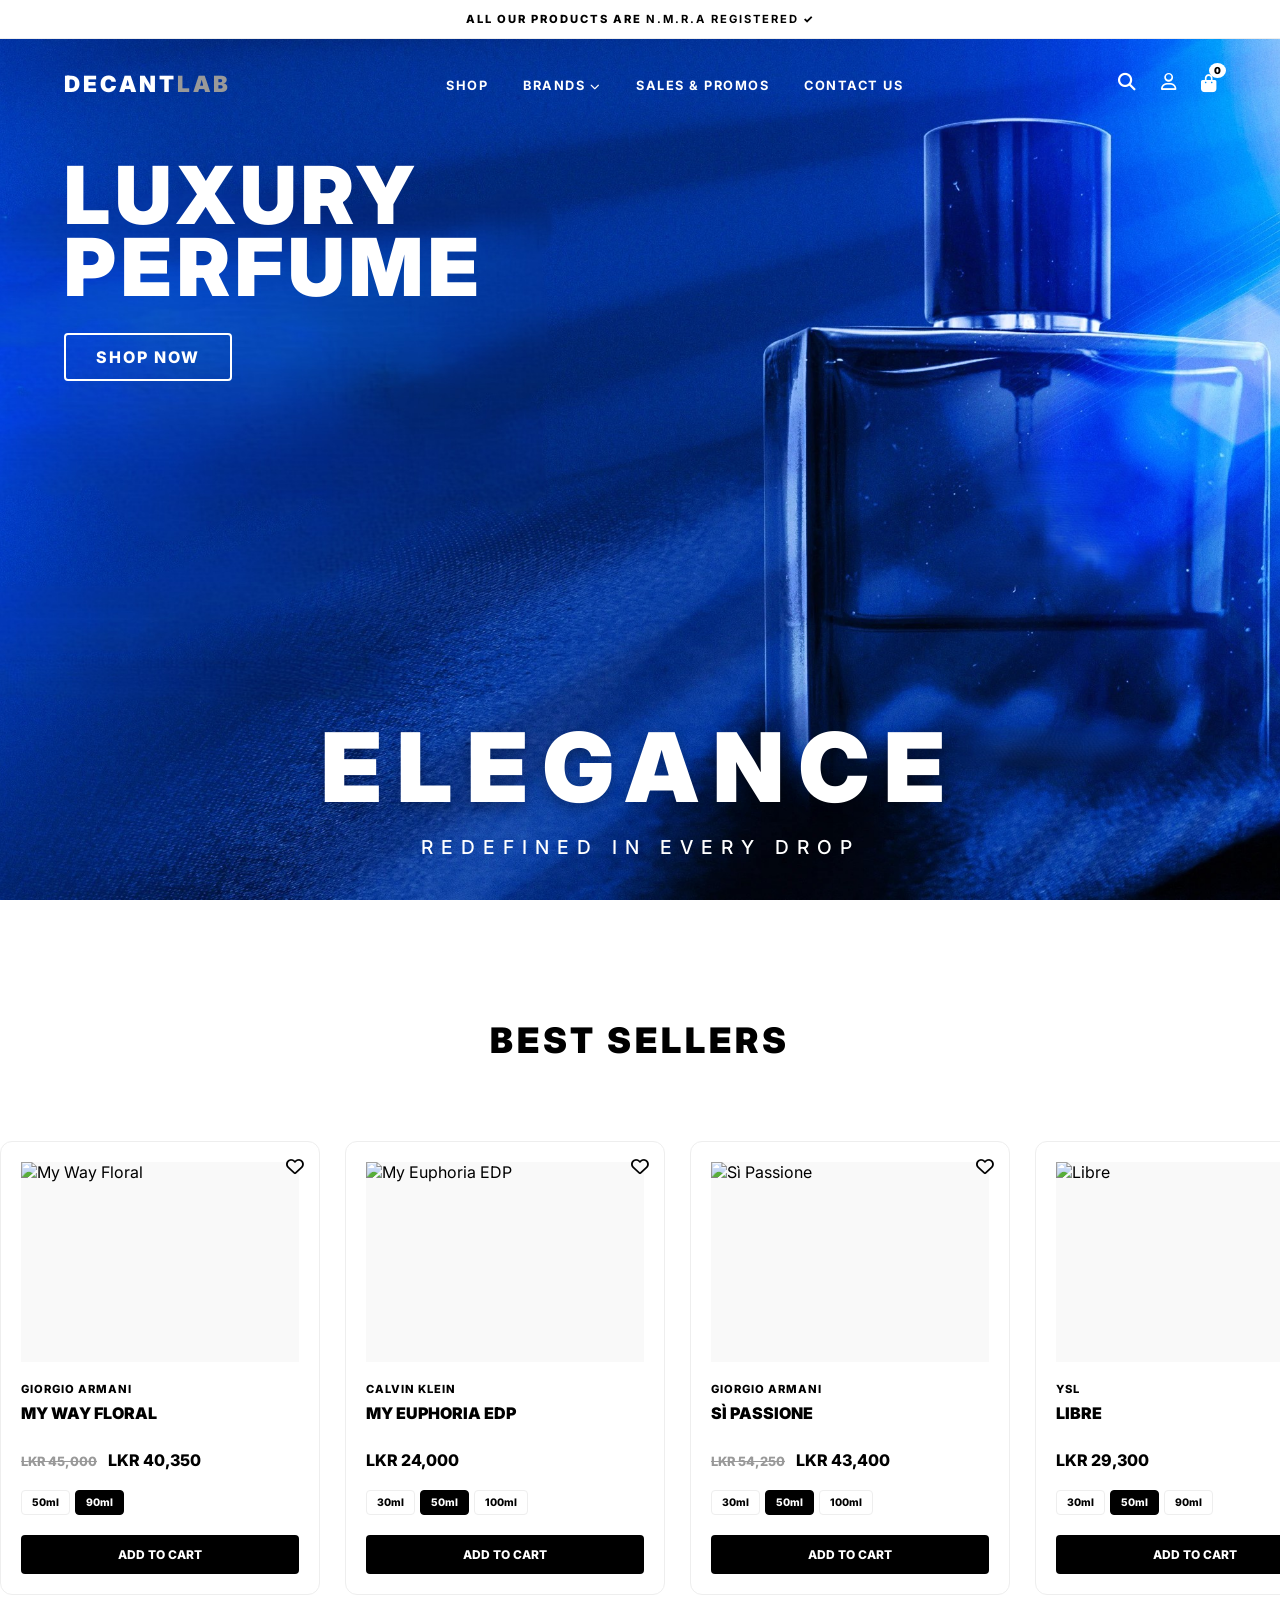
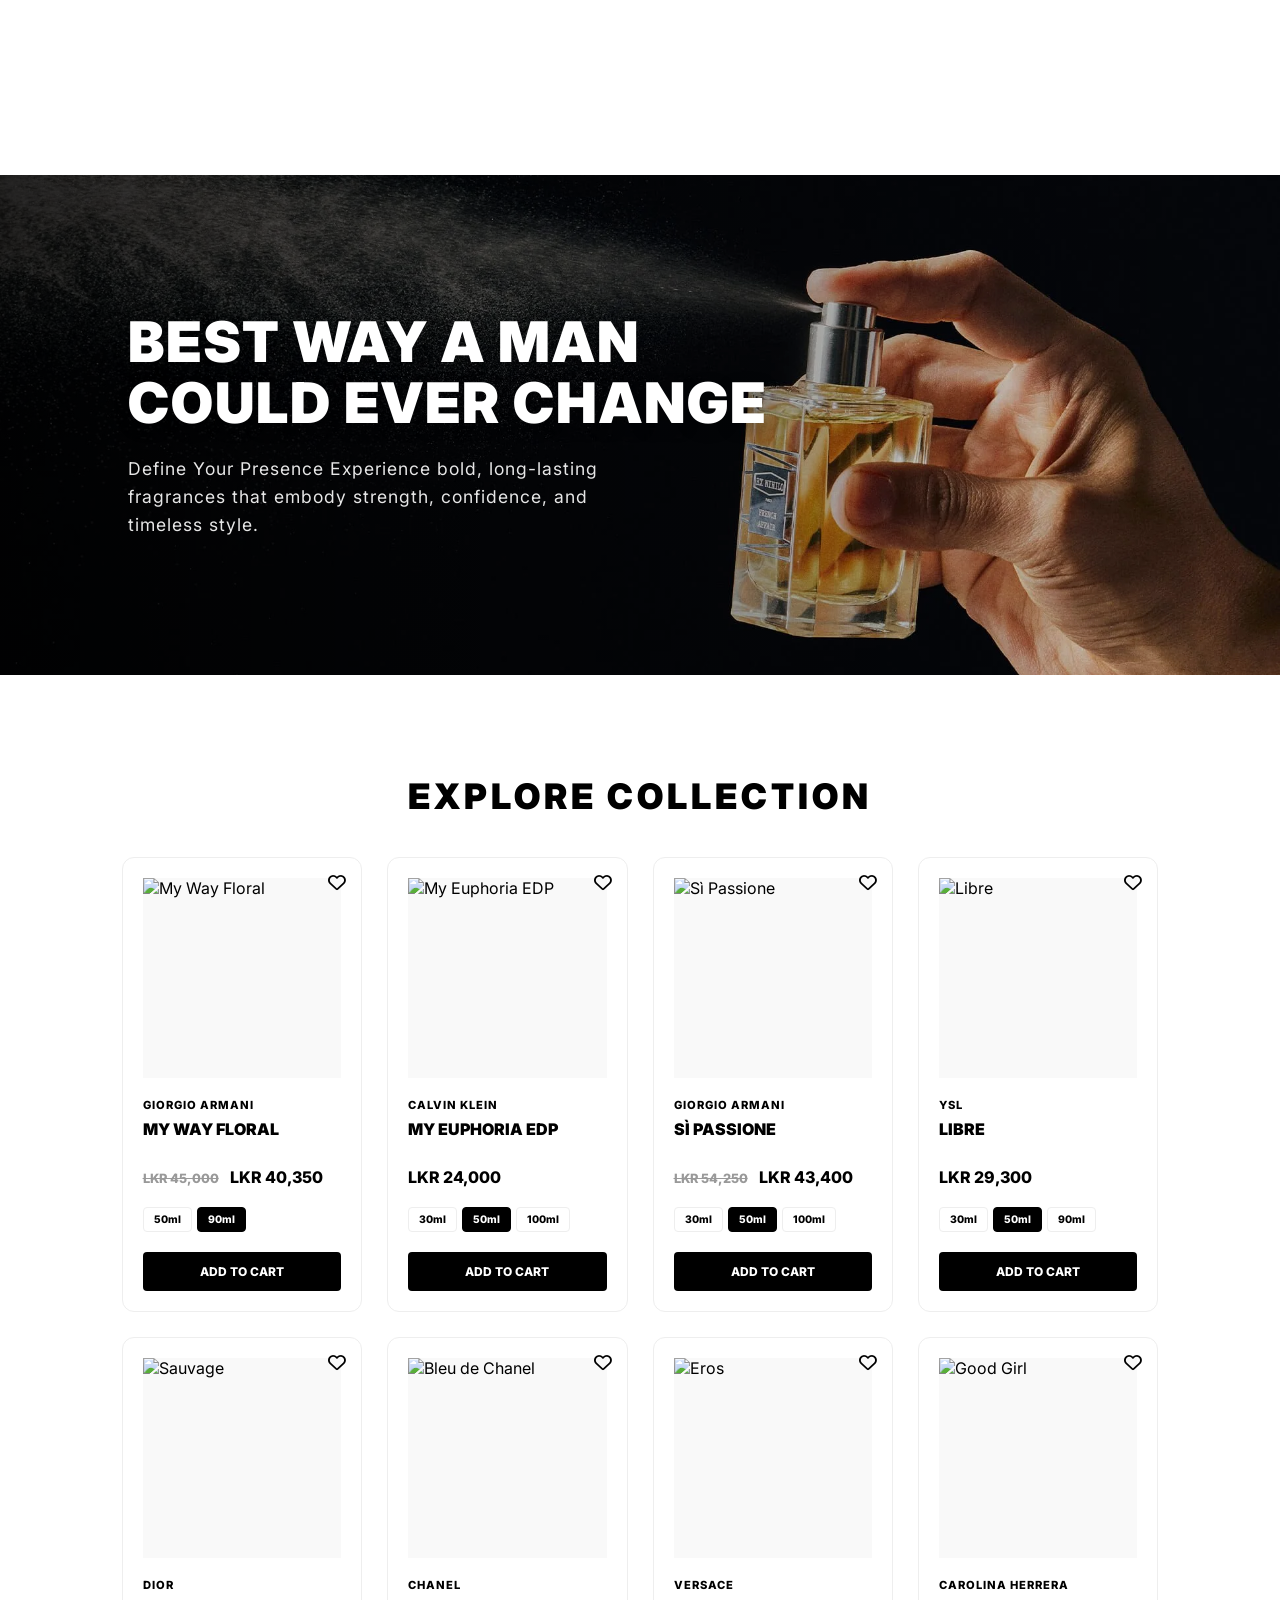
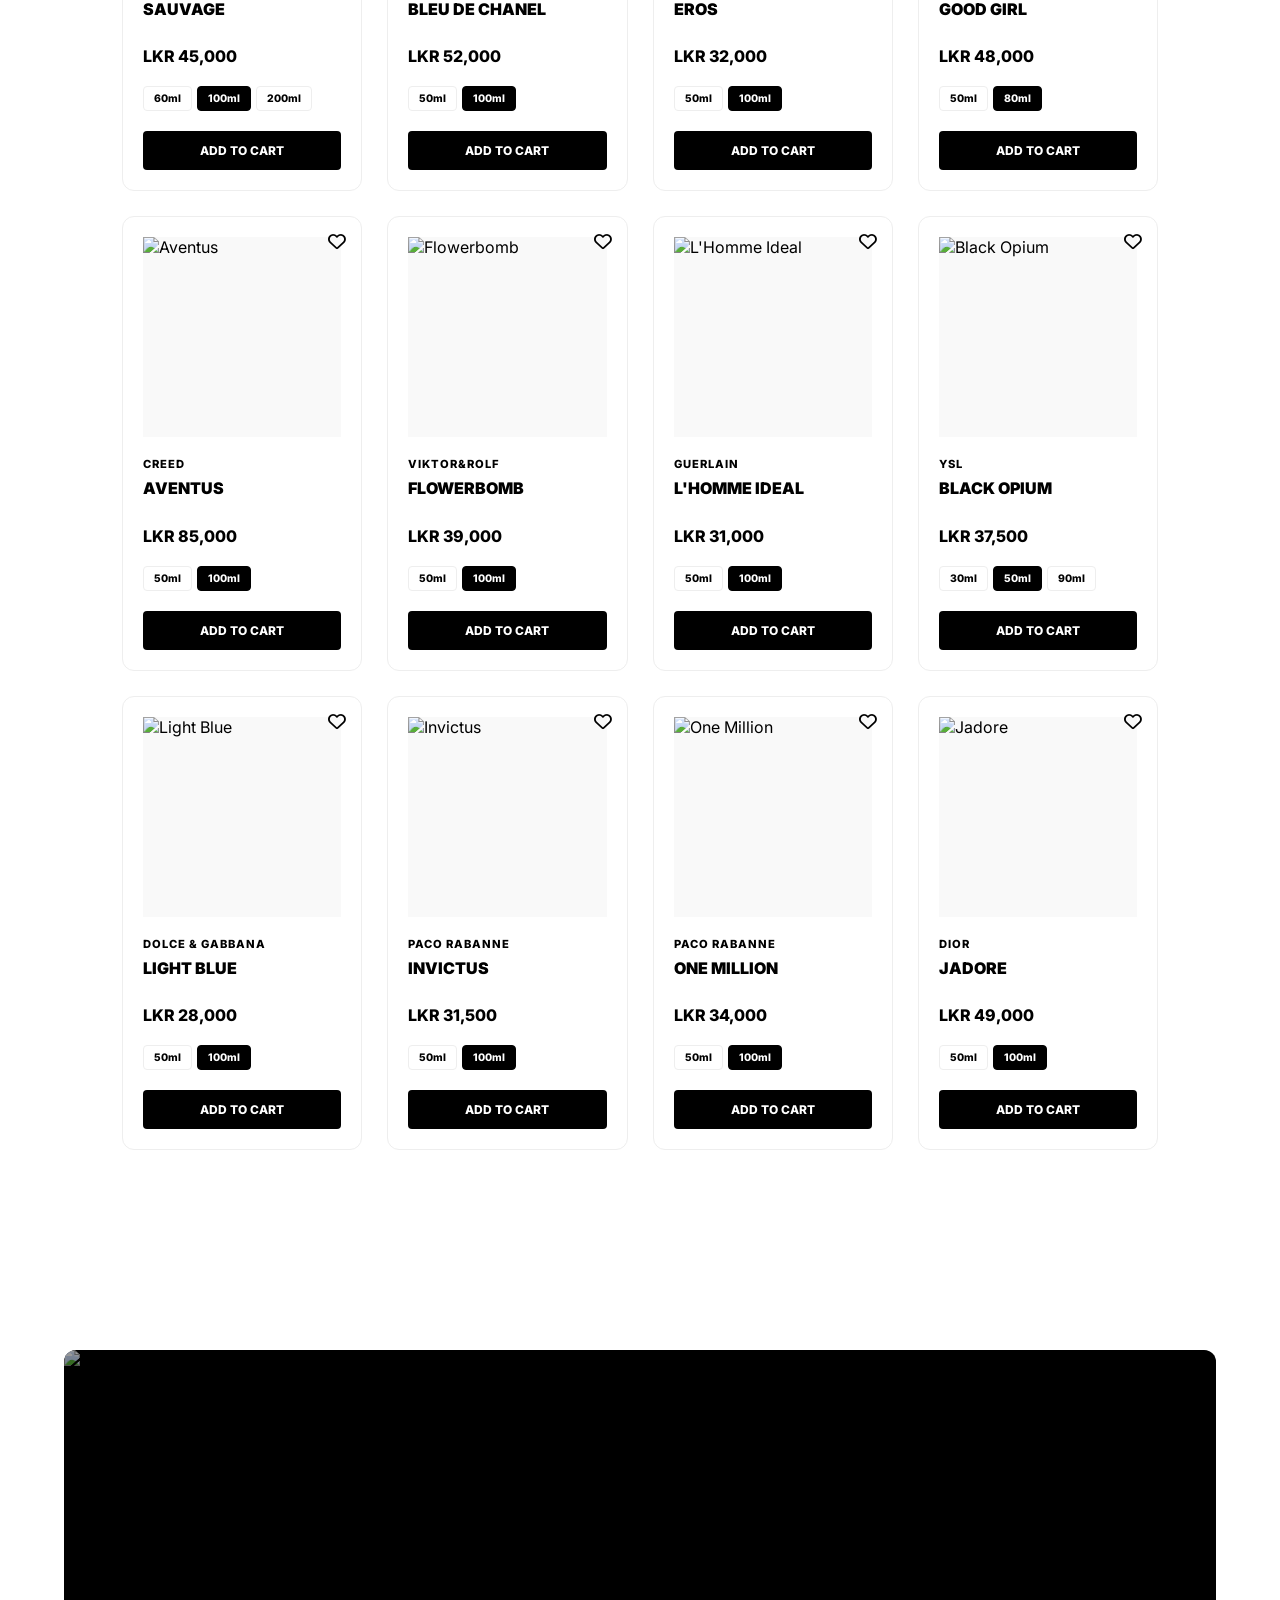
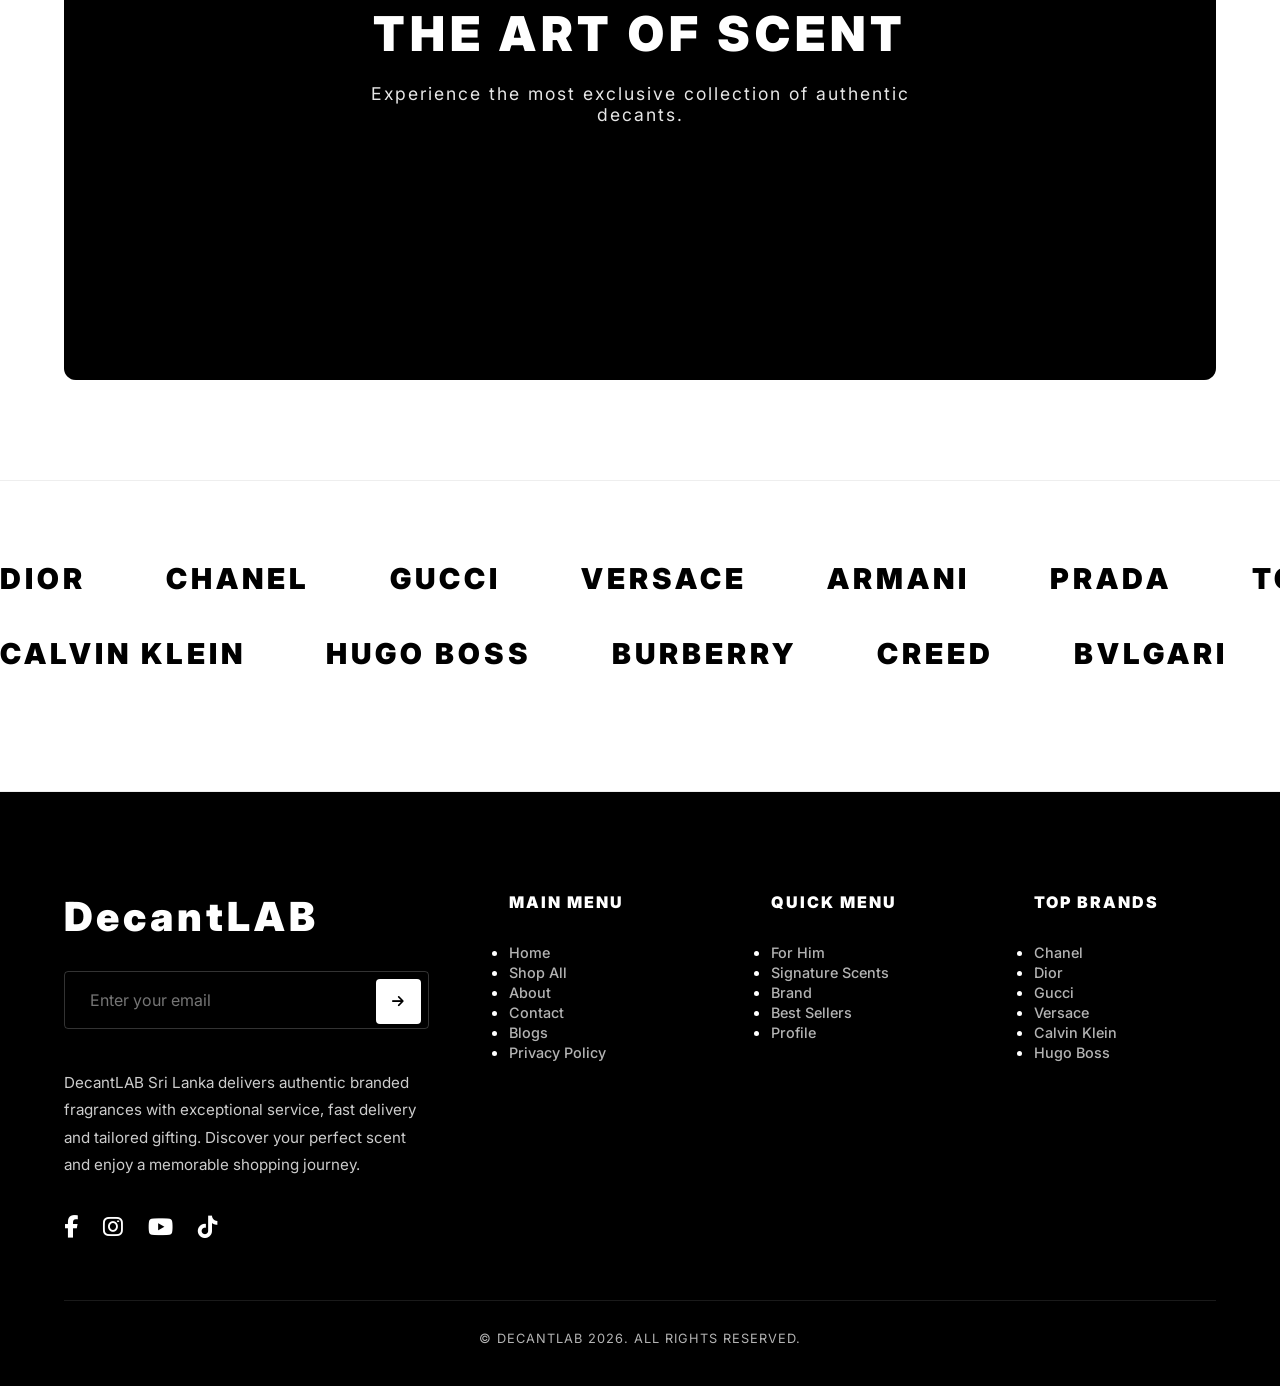
==== index.html @ 5ccbc695 "Add files via upload" ====
<!DOCTYPE html>
<html lang="en">
<head>
    <meta charset="UTF-8">
    <meta name="viewport" content="width=device-width, initial-scale=1.0, maximum-scale=1.0, user-scalable=no">
    <title>DecantLAB | Luxury Fragrance Marketplace</title>
    <link rel="stylesheet" href="css/style.css?v=4.0">
    <link href="https://fonts.googleapis.com/css2?family=Inter:wght@300;400;500;600;700;800;900&display=swap" rel="stylesheet">
    <link rel="stylesheet" href="https://cdnjs.cloudflare.com/ajax/libs/font-awesome/6.5.1/css/all.min.css">
</head>
<body>

    <!-- NMRA TOP BAR -->
    <div class="nmra-bar">
        ALL OUR PRODUCTS ARE <strong>N.M.R.A REGISTERED</strong> ✓
    </div>

    <!-- MAIN NAVBAR -->
    <nav class="main-nav">
        <a href="index.html" class="nav-brand">
           Decant<span>LAB</span>
        </a>
        <ul class="nav-menu">
            <li class="nav-item"><a href="shop.html">Shop</a></li>
            <li class="nav-item">
                <a href="#">Brands <i class="fas fa-chevron-down" style="font-size: 0.6rem;"></i></a>
                <div class="dropdown">
                    <a href="shop.html?brand=Dior">Dior</a>
                    <a href="shop.html?brand=Chanel">Chanel</a>
                    <a href="shop.html?brand=Armani">Giorgio Armani</a>
                    <a href="shop.html?brand=YSL">YSL</a>
                    <a href="shop.html?brand=Creed">Creed</a>
                </div>
            </li>
            <li class="nav-item"><a href="#sales">Sales & Promos</a></li>
            <li class="nav-item"><a href="contact.html">Contact Us</a></li>
        </ul>
        <div class="nav-icons">
            <i class="fas fa-search"></i>
            <i class="far fa-user"></i>
            <div style="position: relative;">
                <i class="fas fa-shopping-bag"></i>
                <span style="position: absolute; top: -10px; right: -10px; background: white; color: black; font-size: 0.6rem; font-weight: 900; padding: 2px 5px; border-radius: 50%;">0</span>
            </div>
        </div>
    </nav>

    <!-- HERO PROMO (PARALLAX) -->
    <header class="hero-promo">
        <div class="hero-content" style="text-align: center; color: white; z-index: 2; width: 100%; height: 100%; display: flex; flex-direction: column; justify-content: space-between; padding: 120px 5% 80px;">
            <div class="hero-top-text" style="text-align: left;">
                <h2 style="font-size: 5rem; font-weight: 900; line-height: 0.9; text-transform: uppercase; letter-spacing: 5px;">Luxury<br>Perfume</h2>
                <a href="shop.html" class="hero-shop-btn" style="display: inline-block; margin-top: 30px; padding: 12px 30px; border: 2px solid white; color: white; text-transform: uppercase; font-weight: 800; letter-spacing: 2px; border-radius: 4px;">Shop Now</a>
            </div>
            
            <div class="hero-bottom-text">
                <h1 style="font-size: 6rem; font-weight: 900; letter-spacing: 15px; text-transform: uppercase; margin-bottom: 10px;">Elegance</h1>
                <p style="letter-spacing: 8px; text-transform: uppercase; font-weight: 500; font-size: 1.2rem;">Redefined in every drop</p>
            </div>
        </div>
    </header>

    <!-- SECTION 1: BEST SELLERS (HORIZONTAL SCROLL) -->
    <section>
        <h2 class="section-title scroll-fade">Best Sellers</h2>
        <div class="best-sellers-scroll">
            <div class="scroll-track" id="bestSellersTrack">
                <!-- Products injected here via script.js -->
            </div>
        </div>
    </section>

    <!-- MAN BANNER SECTION -->
    <section class="man-banner scroll-fade">
        <div class="banner-overlay">
            <div class="banner-text">
                <h3>Best way a Man could ever change</h3>
                <p>Define Your Presence Experience bold, long-lasting fragrances that embody strength, confidence, and timeless style.</p>
            </div>
        </div>
    </section>

    <!-- SECTION 2: EXPLORE -->
    <section class="container" style="padding: 0 5%;">
        <h2 class="section-title scroll-fade">Explore Collection</h2>
        <div class="main-grid" id="productGrid">
            <!-- Main grid products injected here via script.js -->
        </div>
    </section>

    <!-- MEDIA SECTION (IMAGE OR VIDEO) -->
    <section class="media-section scroll-fade">
        <div class="media-container">
            <!-- To use a video, uncomment the video tag below and comment out the img tag -->
            <!-- <video src="assets/promo-video.mp4" autoplay muted loop playsinline class="media-element"></video> -->
            <img src="https://images.unsplash.com/photo-1594035910387-fea47794261f?auto=format&fit=crop&q=80&w=1920&h=1080" alt="Promo Image" class="media-element">
            <div class="media-overlay">
                <h3>The Art of Scent</h3>
                <p>Experience the most exclusive collection of authentic decants.</p>
            </div>
        </div>
    </section>

    <!-- BRAND TICKERS -->
    <section class="brand-ticker-section">
        <div class="ticker-row ticker-left">
            <div class="ticker-track">
                <span class="brand-logo">Dior</span>
                <span class="brand-logo">Chanel</span>
                <span class="brand-logo">Gucci</span>
                <span class="brand-logo">Versace</span>
                <span class="brand-logo">Armani</span>
                <span class="brand-logo">Prada</span>
                <span class="brand-logo">Tom Ford</span>
                <span class="brand-logo">Hermès</span>
                <!-- Duplicate for infinite effect -->
                <span class="brand-logo">Dior</span>
                <span class="brand-logo">Chanel</span>
                <span class="brand-logo">Gucci</span>
                <span class="brand-logo">Versace</span>
                <span class="brand-logo">Armani</span>
                <span class="brand-logo">Prada</span>
                <span class="brand-logo">Tom Ford</span>
                <span class="brand-logo">Hermès</span>
            </div>
        </div>
        <div class="ticker-row ticker-right">
            <div class="ticker-track">
                <span class="brand-logo">Calvin Klein</span>
                <span class="brand-logo">Hugo Boss</span>
                <span class="brand-logo">Burberry</span>
                <span class="brand-logo">Creed</span>
                <span class="brand-logo">Bvlgari</span>
                <span class="brand-logo">Lancôme</span>
                <span class="brand-logo">Givenchy</span>
                <span class="brand-logo">Valentino</span>
                <!-- Duplicate for infinite effect -->
                <span class="brand-logo">Calvin Klein</span>
                <span class="brand-logo">Hugo Boss</span>
                <span class="brand-logo">Burberry</span>
                <span class="brand-logo">Creed</span>
                <span class="brand-logo">Bvlgari</span>
                <span class="brand-logo">Lancôme</span>
                <span class="brand-logo">Givenchy</span>
                <span class="brand-logo">Valentino</span>
            </div>
        </div>
    </section>

    <!-- LUXURY FOOTER -->
    <footer class="main-footer">
        <div class="footer-grid">
            <div class="footer-brand-col">
                <a href="index.html" class="footer-logo">Decant<span>LAB</span></a>
                <div class="newsletter-box">
                    <input type="email" placeholder="Enter your email">
                    <button class="newsletter-btn"><i class="fas fa-arrow-right"></i></button>
                </div>
                <p>DecantLAB Sri Lanka delivers authentic branded fragrances with exceptional service, fast delivery and tailored gifting. Discover your perfect scent and enjoy a memorable shopping journey.</p>
                <div class="social-links">
                    <a href="#"><i class="fab fa-facebook-f"></i></a>
                    <a href="#"><i class="fab fa-instagram"></i></a>
                    <a href="#"><i class="fab fa-youtube"></i></a>
                    <a href="#"><i class="fab fa-tiktok"></i></a>
                </div>
            </div>

            <div class="footer-col">
                <h4>Main Menu</h4>
                <ul>
                    <li><a href="index.html">Home</a></li>
                    <li><a href="shop.html">Shop All</a></li>
                    <li><a href="about.html">About</a></li>
                    <li><a href="contact.html">Contact</a></li>
                    <li><a href="#">Blogs</a></li>
                    <li><a href="privacy.html">Privacy Policy</a></li>
                </ul>
            </div>

            <div class="footer-col">
                <h4>Quick Menu</h4>
                <ul>
                    <li><a href="shop.html?category=Him">For Him</a></li>
                    <li><a href="shop.html?category=Signature">Signature Scents</a></li>
                    <li><a href="#">Brand</a></li>
                    <li><a href="#">Best Sellers</a></li>
                    <li><a href="#">Profile</a></li>
                </ul>
            </div>

            <div class="footer-col">
                <h4>Top Brands</h4>
                <ul>
                    <li><a href="shop.html?brand=Chanel">Chanel</a></li>
                    <li><a href="shop.html?brand=Dior">Dior</a></li>
                    <li><a href="shop.html?brand=Gucci">Gucci</a></li>
                    <li><a href="shop.html?brand=Versace">Versace</a></li>
                    <li><a href="shop.html?brand=Calvin Klein">Calvin Klein</a></li>
                    <li><a href="shop.html?brand=Hugo Boss">Hugo Boss</a></li>
                </ul>
            </div>
        </div>

        <div class="footer-bottom scroll-fade" style="margin-top: 60px; padding-top: 30px; border-top: 1px solid rgba(255,255,255,0.1); text-align: center;">
            <p class="copy-text" style="color: white; opacity: 0.7;">© DecantLAB 2026. All Rights Reserved.</p>
        </div>
    </footer>

    <script src="js/script.js?v=4.0"></script>
</body>
</html>
---- css/style.css ----
/* --- LUXURY B&W THEME VARIABLES --- */
:root {
    --bg-black: #000000;
    --bg-white: #ffffff;
    --text-white: #ffffff;
    --text-black: #000000;
    --gray-light: #f8f8f8;
    --gray-mid: #000000; /* Changed from grey to black for high contrast */
    --gray-dark: #111111;
    --accent-red: #000000; /* Minimalist B&W */
    --border-light: #eeeeee;
    --border-dark: #222222;
    --card-radius: 12px;
}

/* --- RESET & BASE --- */
* { 
    margin: 0; 
    padding: 0; 
    box-sizing: border-box; 
    font-family: 'Inter', sans-serif; 
    scroll-behavior: smooth; 
}

a {
    text-decoration: none; /* Global removal of underlines */
}

body { 
    background: var(--bg-white); 
    color: var(--text-black); 
    overflow-x: hidden; 
}

/* --- TOP HEADER (NMRA) --- */
.nmra-bar {
    background: var(--bg-white);
    color: var(--text-black);
    text-align: center;
    padding: 12px 0;
    font-size: 0.7rem;
    font-weight: 800;
    letter-spacing: 2px;
    border-bottom: 1px solid var(--border-light);
    text-transform: uppercase;
    position: relative;
    z-index: 1001;
}

/* --- MAIN NAVBAR --- */
.main-nav {
    background: transparent; /* Transparent to show hero image */
    color: var(--text-white);
    padding: 30px 5%;
    display: flex;
    justify-content: space-between;
    align-items: center;
    position: absolute; /* Overlay on top of hero */
    top: 40px; /* Adjust based on NMRA bar height */
    left: 0;
    width: 100%;
    z-index: 1000;
    transition: 0.3s background;
}

.main-nav.scrolled {
    background: rgba(0, 0, 0, 0.9);
    padding: 15px 5%;
    position: fixed;
    top: 0;
}

.nav-brand {
    font-size: 1.4rem;
    font-weight: 900;
    letter-spacing: 3px;
    text-transform: uppercase;
    text-decoration: none;
    color: var(--text-white);
}

.nav-brand span {
    color: #999;
}

.nav-menu {
    display: flex;
    gap: 35px;
    list-style: none;
}

.nav-item {
    position: relative;
}

.nav-menu a {
    color: var(--text-white);
    text-decoration: none;
    font-size: 0.8rem;
    font-weight: 700;
    text-transform: uppercase;
    letter-spacing: 1.5px;
    transition: 0.3s;
}

/* DROPDOWN */
.dropdown {
    position: absolute;
    top: 100%;
    left: 0;
    background: var(--bg-black);
    min-width: 180px;
    padding: 15px 0;
    display: none;
    flex-direction: column;
    border-top: 2px solid var(--text-white);
    box-shadow: 0 10px 30px rgba(0,0,0,0.5);
}

.nav-item:hover .dropdown {
    display: flex;
    animation: fadeIn 0.3s ease;
}

.dropdown a {
    padding: 10px 20px;
    font-size: 0.7rem;
    white-space: nowrap;
}

.dropdown a:hover {
    background: #222;
}

@keyframes fadeIn {
    from { opacity: 0; transform: translateY(10px); }
    to { opacity: 1; transform: translateY(0); }
}

.nav-icons {
    display: flex;
    gap: 25px;
    font-size: 1.1rem;
}

.nav-icons i {
    cursor: pointer;
    transition: 0.3s cubic-bezier(0.4, 0, 0.2, 1);
}

.nav-icons i:hover {
    transform: scale(1.2);
}

/* --- HERO PARALLAX --- */
.hero-promo {
    width: 100%;
    height: 100vh; /* Full screen height to show more image */
    background: url('../assets/hero-bg.jpg') top center/cover no-repeat; /* Top center to keep bottle visible */
    background-attachment: fixed; /* Parallax effect */
    display: flex;
    align-items: center; 
    justify-content: center;
    position: relative;
    overflow: hidden;
}

.hero-shop-btn:hover {
    background: white;
    color: black !important;
}

.hero-content {
    transition: opacity 0.4s cubic-bezier(0.4, 0, 0.2, 1), transform 0.4s cubic-bezier(0.4, 0, 0.2, 1), visibility 0.4s;
    opacity: 1;
    visibility: visible;
}

.hero-content.fade-out {
    opacity: 0 !important;
    transform: translateY(-40px) !important;
    visibility: hidden;
    pointer-events: none;
}

.hero-content h1 {
    font-size: 6rem !important; /* Even larger */
    margin-bottom: 10px;
    text-shadow: 0 5px 15px rgba(0,0,0,0.3);
}

.hero-content p {
    font-size: 1.2rem;
    letter-spacing: 8px !important;
}

/* --- MAN BANNER --- */
.man-banner {
    width: 100%;
    height: 500px;
    background: url('../assets/perfume.webp') center/cover no-repeat;
    margin: 100px 0;
    position: relative;
    overflow: hidden;
}

.banner-overlay {
    position: absolute;
    top: 0;
    left: 0;
    width: 100%;
    height: 100%;
    background: linear-gradient(to right, rgba(0,0,0,0.8) 0%, rgba(0,0,0,0.4) 50%, transparent 100%);
    display: flex;
    align-items: center;
    padding: 0 10%;
}

.banner-text {
    max-width: 650px;
    color: white;
}

.banner-text h3 {
    font-size: 3.5rem;
    font-weight: 900;
    text-transform: uppercase;
    letter-spacing: 2px;
    margin-bottom: 20px;
    line-height: 1.1;
    text-shadow: 0 5px 15px rgba(0,0,0,0.3);
}

.banner-text p {
    font-size: 1.1rem;
    line-height: 1.6;
    opacity: 0.9;
    letter-spacing: 1px;
    max-width: 500px;
}

/* --- SECTION TITLES --- */
.section-title {
    text-align: center;
    font-size: 2.2rem;
    font-weight: 900;
    margin: 80px 0 40px;
    text-transform: uppercase;
    letter-spacing: 4px;
    opacity: 0;
    transform: translateY(30px);
    transition: 1s cubic-bezier(0.2, 0.8, 0.2, 1);
}

.section-title.visible {
    opacity: 1;
    transform: translateY(0);
}

/* --- BEST SELLERS (FIXED SCROLL) --- */
.best-sellers-scroll {
    width: 100%;
    padding: 20px 0 60px;
    position: relative;
}

.scroll-track {
    display: flex;
    gap: 25px;
    padding: 20px 5%;
    overflow-x: auto;
    scroll-snap-type: x mandatory;
    scrollbar-width: none;
}

.scroll-track::-webkit-scrollbar { display: none; }

.scroll-track .product-card {
    min-width: 320px;
    scroll-snap-align: start;
}

/* --- PRODUCT CARD (4 PER ROW) --- */
.product-card {
    background: var(--bg-white);
    border: 1px solid var(--border-light);
    border-radius: var(--card-radius);
    padding: 20px;
    position: relative;
    display: flex;
    flex-direction: column;
    transition: 0.5s cubic-bezier(0.4, 0, 0.2, 1);
    overflow: hidden;
}

.product-card:hover {
    transform: translateY(-10px);
    box-shadow: 0 20px 40px rgba(0,0,0,0.08);
}

.card-img {
    width: 100%;
    height: 200px;
    object-fit: contain;
    margin-bottom: 20px;
    transition: 0.5s;
    background: #f9f9f9; /* Fallback background while image loads */
}

.product-card:hover .card-img {
    transform: scale(1.05);
}

.card-brand {
    font-size: 0.7rem;
    font-weight: 800;
    text-transform: uppercase;
    color: var(--gray-mid);
    margin-bottom: 8px;
    letter-spacing: 1px;
}

.card-name {
    font-size: 1rem;
    font-weight: 900;
    text-transform: uppercase;
    margin-bottom: 8px;
    line-height: 1.2;
    min-height: 2.4em;
}

.card-price {
    font-size: 1rem;
    font-weight: 800;
    margin-bottom: 20px;
}

/* ML SELECTION */
.ml-selection {
    display: flex;
    gap: 5px;
    margin-bottom: 20px;
    flex-wrap: wrap;
}

.ml-btn {
    padding: 5px 10px;
    border: 1px solid var(--border-light);
    background: var(--bg-white);
    font-size: 0.65rem;
    font-weight: 800;
    cursor: pointer;
    border-radius: 4px;
    transition: 0.3s;
}

.ml-btn:hover, .ml-btn.active {
    background: var(--bg-black);
    color: var(--text-white);
    border-color: var(--bg-black);
}

/* BUTTONS POP ANIMATION */
button, .add-cart-btn, .cta-btn {
    transition: 0.3s cubic-bezier(0.175, 0.885, 0.32, 1.275);
}

button:active, .add-cart-btn:active {
    transform: scale(0.92);
}

.add-cart-btn {
    width: 100%;
    background: var(--bg-black);
    color: var(--text-white);
    border: none;
    padding: 12px;
    font-weight: 800;
    text-transform: uppercase;
    font-size: 0.75rem;
    cursor: pointer;
    border-radius: 4px;
}

/* --- MAIN GRID (4 COLUMNS) --- */
.main-grid {
    display: grid;
    grid-template-columns: repeat(4, 1fr);
    gap: 25px;
    padding: 0 5% 100px;
}

/* --- FADE IN ON SCROLL --- */
.scroll-fade {
    opacity: 0;
    transform: translateY(40px);
    transition: 1s cubic-bezier(0.2, 0.8, 0.2, 1);
}

.scroll-fade.visible {
    opacity: 1;
    transform: translateY(0);
}

/* --- MEDIA SECTION --- */
.media-section {
    padding: 100px 5%;
    background: var(--bg-white);
}

.media-container {
    width: 100%;
    height: 70vh;
    position: relative;
    border-radius: var(--card-radius);
    overflow: hidden;
    background: #000;
}

.media-element {
    width: 100%;
    height: 100%;
    object-fit: cover;
    transition: 1s cubic-bezier(0.4, 0, 0.2, 1);
}

.media-container:hover .media-element {
    transform: scale(1.05);
}

.media-overlay {
    position: absolute;
    top: 0;
    left: 0;
    width: 100%;
    height: 100%;
    background: rgba(0,0,0,0.4);
    display: flex;
    flex-direction: column;
    justify-content: center;
    align-items: center;
    color: white;
    text-align: center;
    padding: 40px;
}

.media-overlay h3 {
    font-size: 3rem;
    font-weight: 900;
    text-transform: uppercase;
    letter-spacing: 5px;
    margin-bottom: 20px;
}

.media-overlay p {
    font-size: 1.1rem;
    letter-spacing: 2px;
    max-width: 600px;
    opacity: 0.9;
}

/* --- BRAND TICKERS --- */
.brand-ticker-section {
    padding: 80px 0;
    background: var(--bg-white);
    overflow: hidden;
    border-top: 1px solid var(--border-light);
    border-bottom: 1px solid var(--border-light);
}

.ticker-row {
    display: flex;
    white-space: nowrap;
    margin-bottom: 40px;
}

.ticker-track {
    display: flex;
    gap: 80px; /* Increased gap */
    align-items: center;
}

.brand-logo {
    font-size: 1.8rem; /* Larger text logos */
    font-weight: 900;
    color: var(--text-black);
    text-transform: uppercase;
    letter-spacing: 4px;
    opacity: 1; /* High contrast */
    transition: 0.4s cubic-bezier(0.4, 0, 0.2, 1);
    cursor: default;
}

.ticker-left .ticker-track {
    animation: scrollLeft 30s linear infinite;
}

.ticker-right .ticker-track {
    animation: scrollRight 30s linear infinite;
}

@keyframes scrollLeft {
    from { transform: translateX(0); }
    to { transform: translateX(-50%); }
}

@keyframes scrollRight {
    from { transform: translateX(-50%); }
    to { transform: translateX(0); }
}

.social-links {
    display: flex;
    gap: 25px;
}

.social-links a {
    color: white;
    font-size: 1.4rem;
    transition: 0.3s cubic-bezier(0.4, 0, 0.2, 1);
}

.social-links a:hover {
    transform: translateY(-5px);
    opacity: 0.7;
}
.main-footer {
    background: var(--bg-black); /* Changed back to black */
    color: var(--text-white);
    padding: 100px 5% 40px;
}

.footer-grid {
    display: grid;
    grid-template-columns: 2fr 1fr 1fr 1fr;
    gap: 80px;
}

.footer-brand-col .footer-logo {
    font-size: 2.5rem;
    font-weight: 900;
    letter-spacing: 4px;
    margin-bottom: 30px;
    display: block;
    color: var(--text-white);
}

.footer-brand-col p {
    font-size: 0.95rem;
    line-height: 1.8;
    margin-bottom: 35px;
    opacity: 0.8;
    color: var(--text-white);
}

.newsletter-box {
    position: relative;
    margin-bottom: 40px;
    max-width: 400px;
}

.newsletter-box input {
    width: 100%;
    padding: 18px 70px 18px 25px;
    border-radius: 4px; /* Minimalist radius */
    border: 1px solid rgba(255, 255, 255, 0.2);
    background: transparent;
    color: white;
    font-size: 1rem;
    transition: 0.3s;
}

.newsletter-box input:focus {
    border-color: white;
    outline: none;
}

.newsletter-btn {
    position: absolute;
    right: 8px;
    top: 8px;
    width: 45px;
    height: 45px;
    border-radius: 4px;
    border: none;
    background: white;
    color: black;
    cursor: pointer;
    display: flex;
    align-items: center;
    justify-content: center;
    transition: 0.3s;
}

.newsletter-btn:hover {
    background: #eee;
}

.footer-col h4 {
    font-size: 1rem;
    font-weight: 900;
    margin-bottom: 30px;
    text-transform: uppercase;
    letter-spacing: 2px;
    color: var(--text-white);
}

.footer-col ul li a {
    color: var(--text-white);
    opacity: 0.7;
    font-weight: 500;
    font-size: 0.9rem;
}

.footer-col ul li a:hover {
    opacity: 1;
    padding-left: 8px;
}

.footer-bottom {
    border-top: 1px solid rgba(255, 255, 255, 0.1) !important;
    padding-top: 40px;
    margin-top: 80px;
}

.copy-text {
    font-size: 0.8rem;
    letter-spacing: 1px;
    text-transform: uppercase;
}

@media (max-width: 1024px) {
    .footer-grid { grid-template-columns: 1fr 1fr; }
}

@media (max-width: 768px) {
    .footer-grid { grid-template-columns: 1fr; gap: 40px; }
}
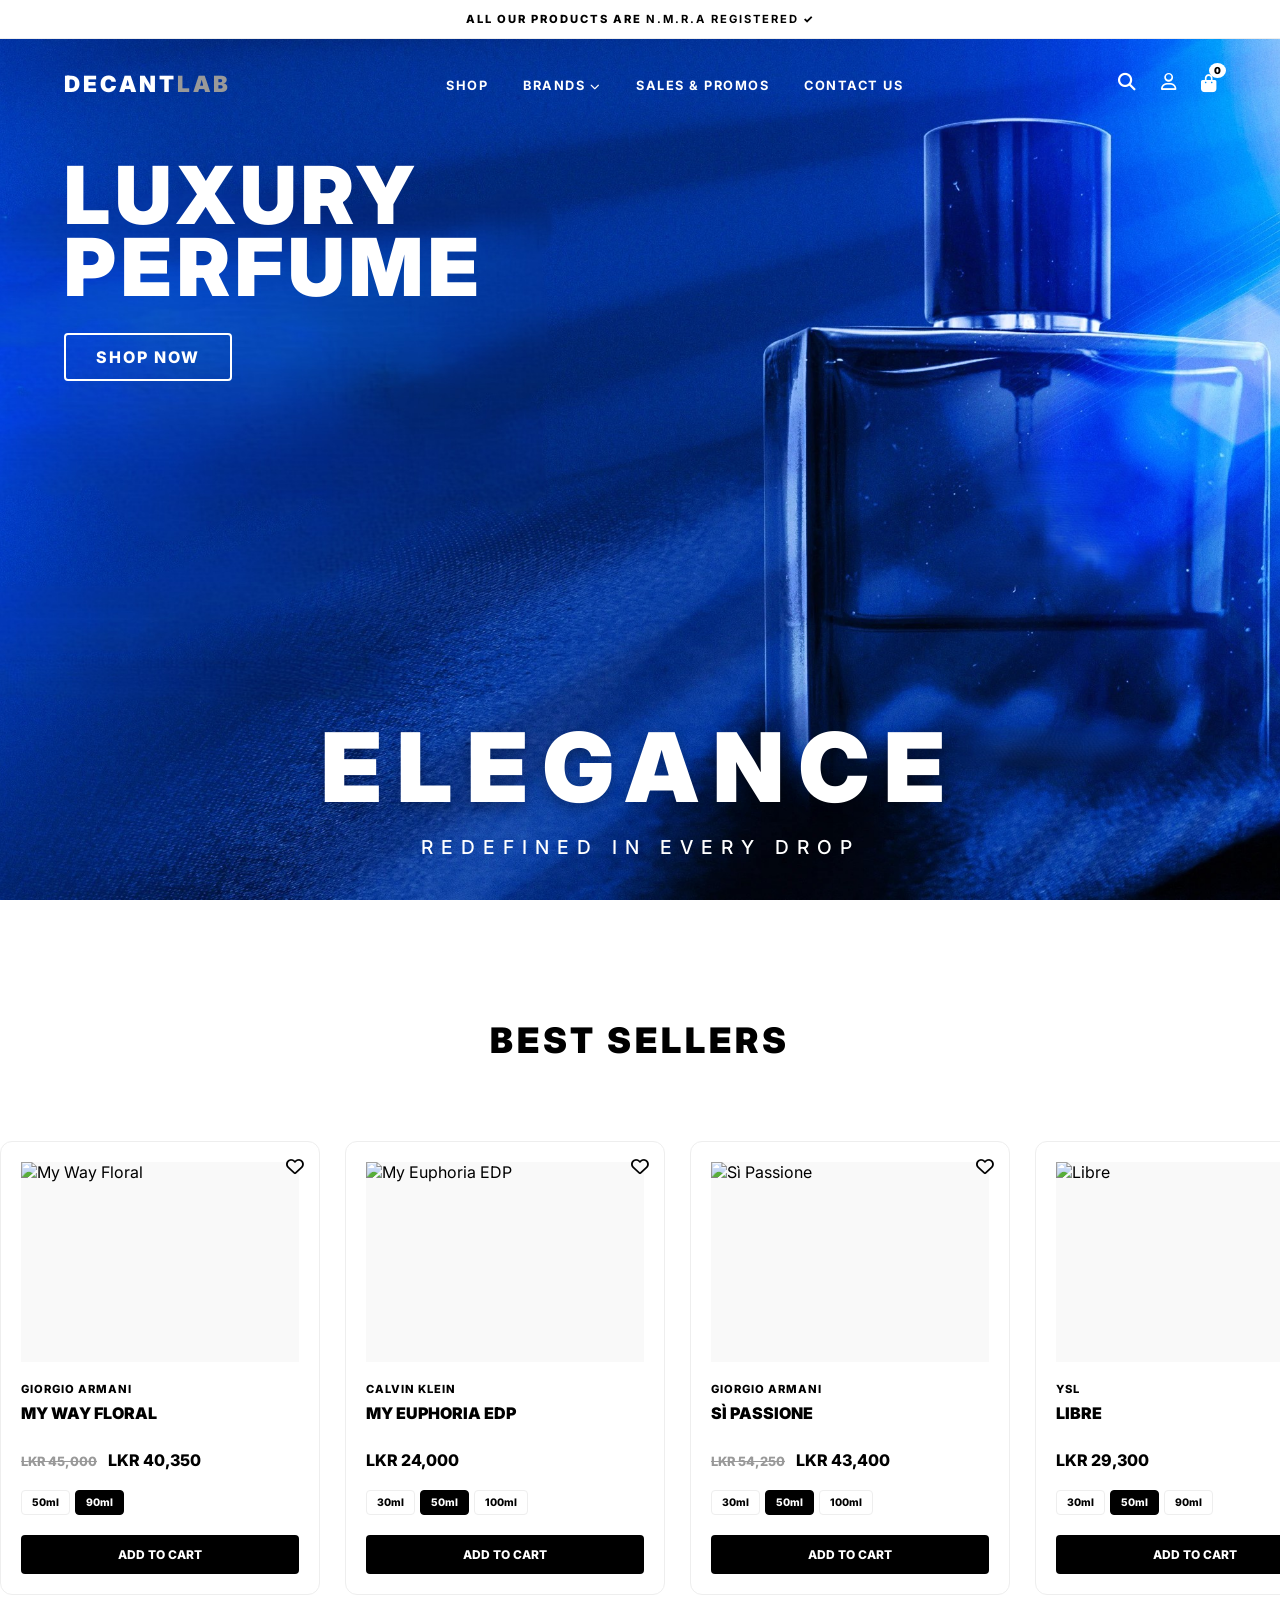
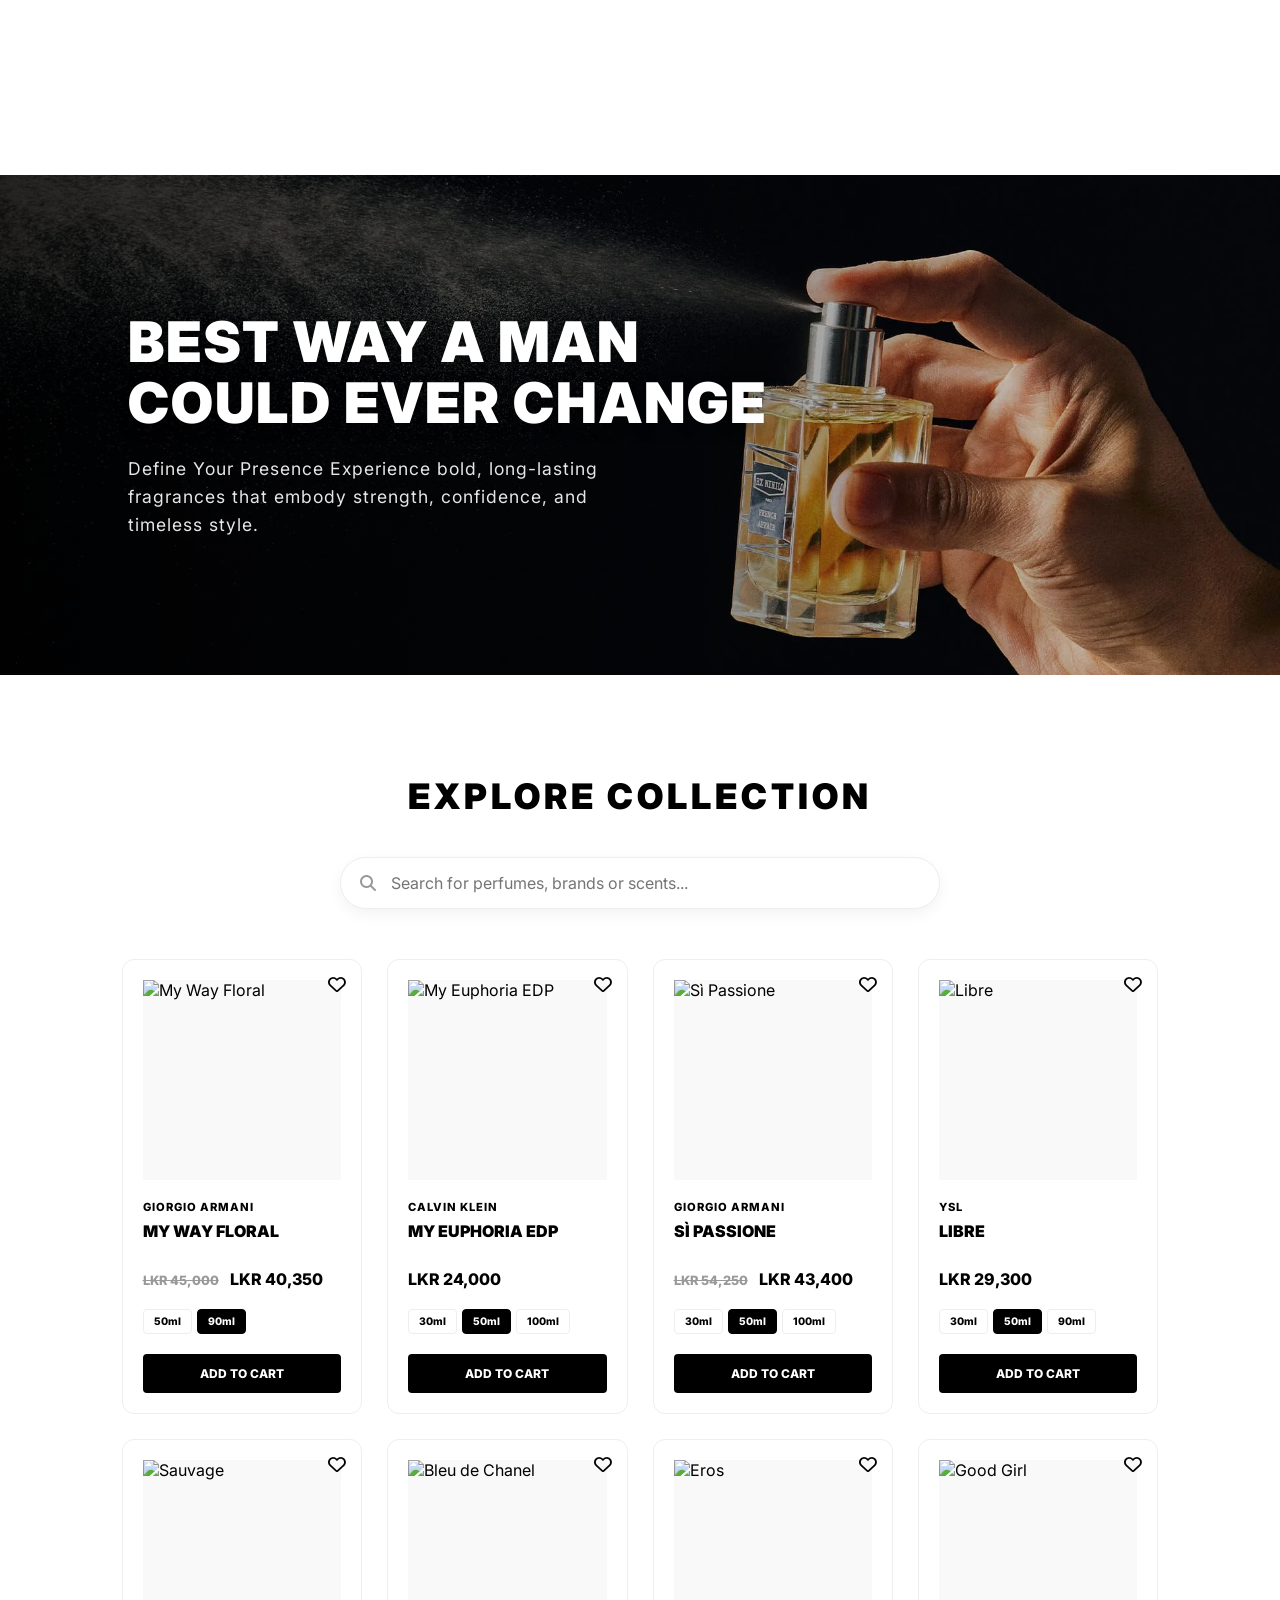
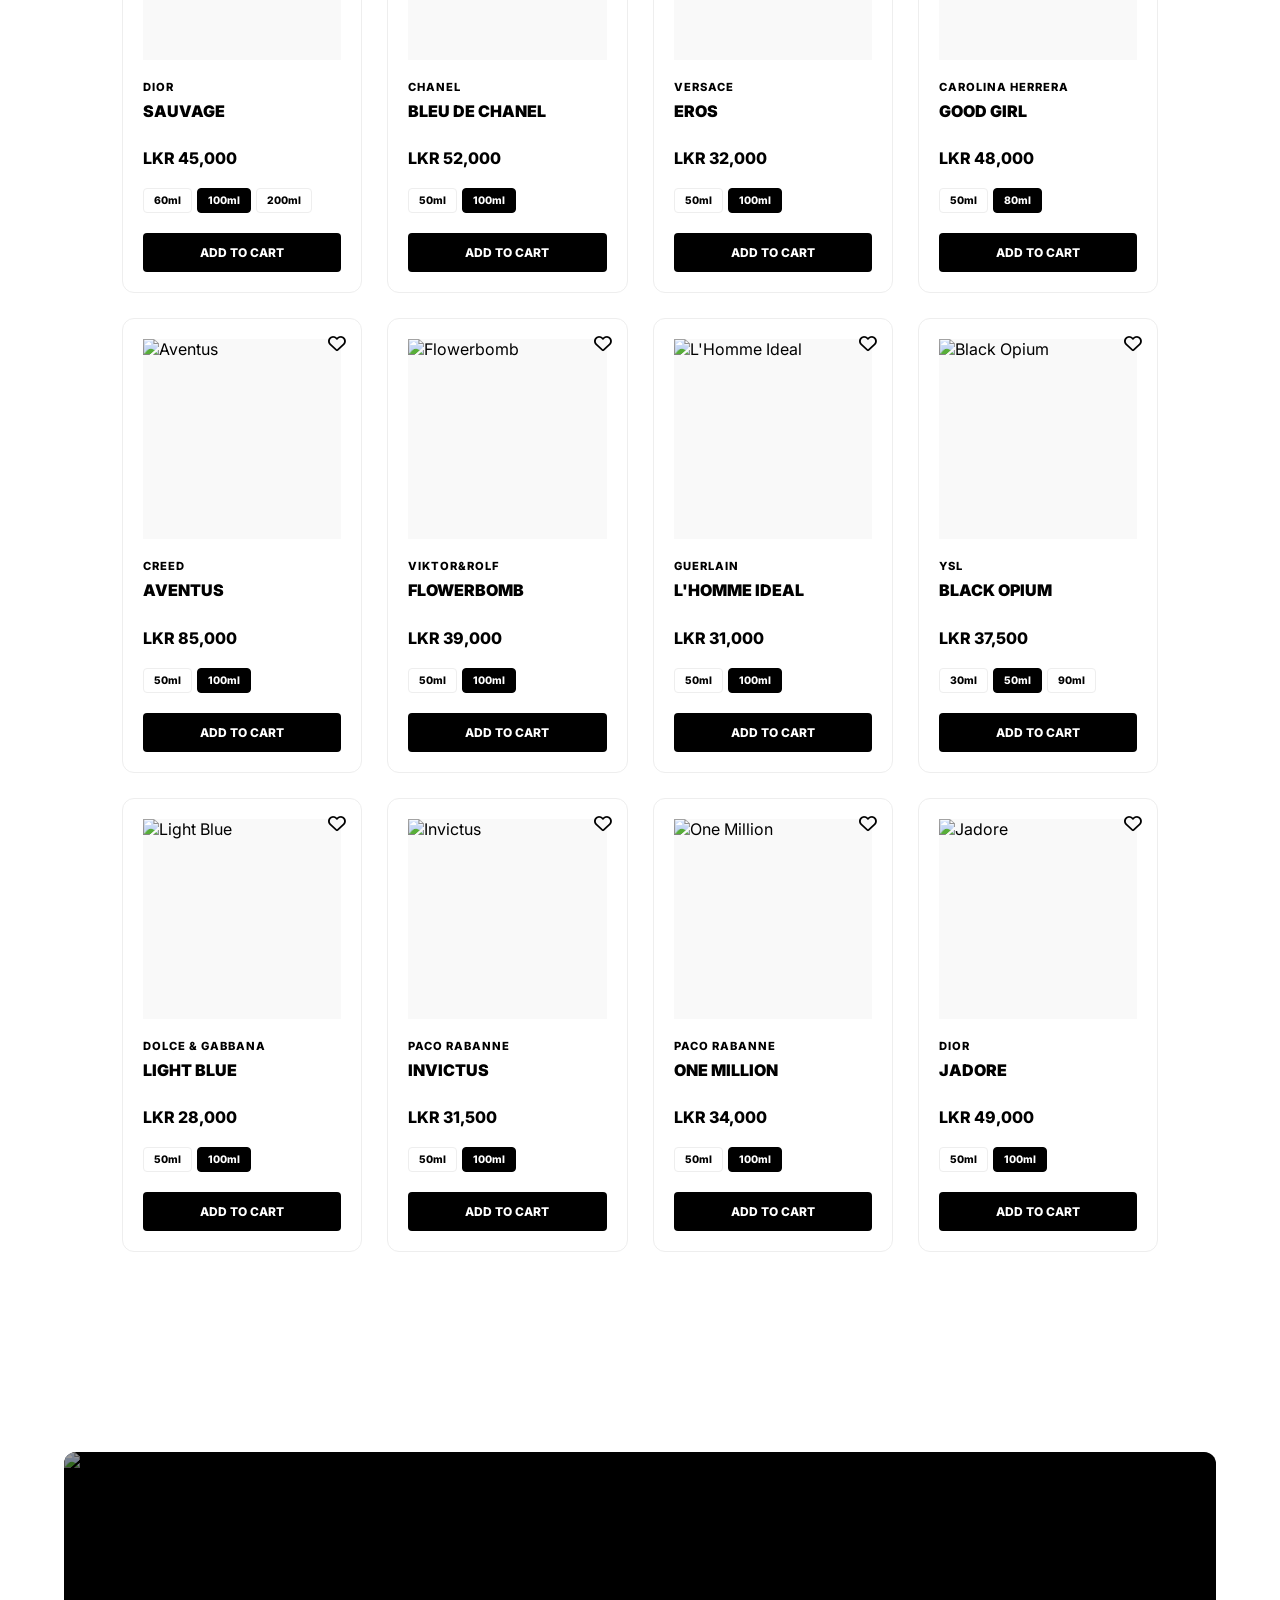
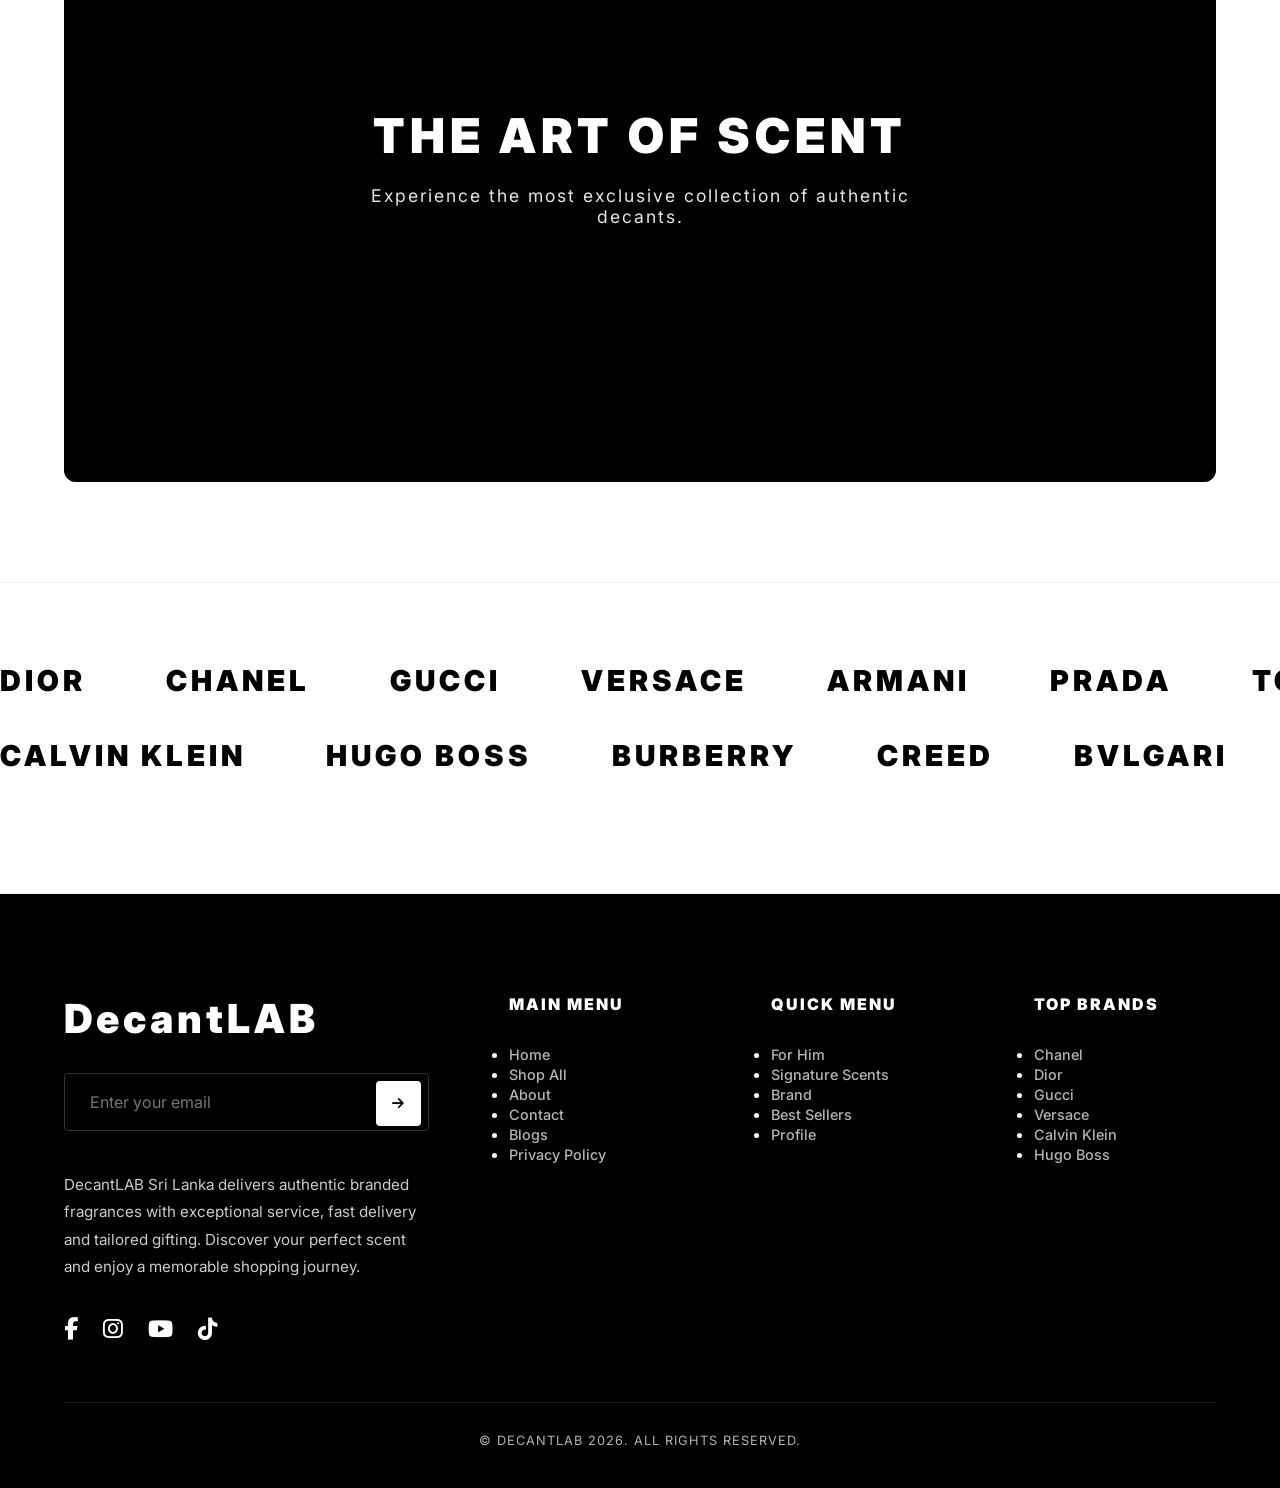
==== commit ee084997: "Add files via upload" ====
--- a/index.html
+++ b/index.html
@@ -83,6 +83,14 @@
     <!-- SECTION 2: EXPLORE -->
     <section class="container" style="padding: 0 5%;">
         <h2 class="section-title scroll-fade">Explore Collection</h2>
+        
+        <!-- SEARCH BAR -->
+        <div class="search-container scroll-fade" style="max-width: 600px; margin: 0 auto 50px; position: relative;">
+            <input type="text" id="productSearch" placeholder="Search for perfumes, brands or scents..." 
+                   style="width: 100%; padding: 15px 25px 15px 50px; border: 1px solid #eee; border-radius: 50px; font-size: 1rem; outline: none; transition: 0.3s; box-shadow: 0 5px 15px rgba(0,0,0,0.05);">
+            <i class="fas fa-search" style="position: absolute; left: 20px; top: 50%; transform: translateY(-50%); color: #999;"></i>
+        </div>
+
         <div class="main-grid" id="productGrid">
             <!-- Main grid products injected here via script.js -->
         </div>
@@ -93,7 +101,10 @@
         <div class="media-container">
             <!-- To use a video, uncomment the video tag below and comment out the img tag -->
             <!-- <video src="assets/promo-video.mp4" autoplay muted loop playsinline class="media-element"></video> -->
-            <img src="https://images.unsplash.com/photo-1594035910387-fea47794261f?auto=format&fit=crop&q=80&w=1920&h=1080" alt="Promo Image" class="media-element">
+            <picture>
+                <source srcset="assets/Rosesphone.webp" media="(max-width: 768px)">
+                <img src="https://images.unsplash.com/photo-1594035910387-fea47794261f?auto=format&fit=crop&q=80&w=1920&h=1080" alt="Promo Image" class="media-element">
+            </picture>
             <div class="media-overlay">
                 <h3>The Art of Scent</h3>
                 <p>Experience the most exclusive collection of authentic decants.</p>
--- a/css/style.css
+++ b/css/style.css
@@ -629,10 +629,181 @@
     text-transform: uppercase;
 }
 
+/* --- RESPONSIVE MEDIA QUERIES --- */
 @media (max-width: 1024px) {
     .footer-grid { grid-template-columns: 1fr 1fr; }
 }
 
 @media (max-width: 768px) {
-    .footer-grid { grid-template-columns: 1fr; gap: 40px; }
-}
+    /* Navbar Mobile Fix */
+    .main-nav {
+        padding: 15px 5%;
+        top: 35px; /* Adjust for NMRA bar */
+    }
+    
+    .nav-menu {
+        display: none; /* Hide desktop menu */
+    }
+    
+    .nav-brand {
+        font-size: 1.1rem;
+    }
+
+    /* Hero Mobile Fix */
+    .hero-promo {
+        height: 100vh;
+        background: url('../assets/hero-bgphone.png') center center/cover no-repeat;
+        background-attachment: scroll; /* Parallax can be buggy on mobile */
+    }
+
+    .hero-top-text h2 {
+        font-size: 2.8rem !important;
+        line-height: 1;
+    }
+
+    .hero-bottom-text h1 {
+        font-size: 3.5rem !important;
+        letter-spacing: 5px !important;
+    }
+
+    .hero-bottom-text p {
+        font-size: 0.9rem !important;
+        letter-spacing: 3px !important;
+    }
+
+    /* Man Banner Mobile Fix */
+    .man-banner {
+        height: 400px;
+        margin: 50px 0;
+    }
+
+    .banner-text h3 {
+        font-size: 2rem !important;
+    }
+
+    .banner-text p {
+        font-size: 0.85rem !important;
+    }
+
+    /* Product Grid Mobile Fix (1 PER ROW for "Bigger" products) */
+    .main-grid {
+        grid-template-columns: 1fr;
+        gap: 30px;
+        padding: 0 8% 60px;
+    }
+
+    .product-card {
+        padding: 20px;
+    }
+
+    .card-img {
+        height: 280px;
+        margin-bottom: 20px;
+    }
+
+    .card-name {
+        font-size: 1.1rem !important;
+        min-height: auto;
+    }
+
+    .card-brand {
+        font-size: 0.8rem !important;
+    }
+
+    .card-price {
+        font-size: 1.1rem !important;
+        margin-bottom: 20px;
+    }
+
+    .ml-btn {
+        padding: 8px 15px;
+        font-size: 0.8rem;
+    }
+
+    .add-cart-btn {
+        padding: 15px;
+        font-size: 0.9rem;
+    }
+
+    /* Scroll Animation Fix for Mobile */
+    .scroll-fade {
+        opacity: 0;
+        transform: translateY(30px);
+        transition: 0.8s cubic-bezier(0.2, 0.8, 0.2, 1);
+    }
+
+    .scroll-fade.visible {
+        opacity: 1;
+        transform: translateY(0);
+    }
+
+    /* Best Sellers Mobile */
+    .scroll-track .product-card {
+        min-width: 200px;
+    }
+
+    /* Section Titles Mobile */
+    .section-title {
+        font-size: 1.4rem;
+        margin: 40px 0 20px;
+    }
+
+    /* Media Section Mobile */
+    .media-section {
+        padding: 40px 5%;
+    }
+
+    .media-container {
+        height: 80vh; /* Taller for mobile to show the portrait Roses image */
+    }
+
+    .media-overlay h3 {
+        font-size: 2.2rem;
+        letter-spacing: 3px;
+    }
+
+    .media-overlay p {
+        font-size: 0.9rem;
+        letter-spacing: 1px;
+    }
+
+    /* Footer Mobile Centering */
+    .footer-grid { 
+        grid-template-columns: 1fr; 
+        gap: 40px; 
+        text-align: center; 
+    }
+
+    .footer-brand-col .footer-logo,
+    .footer-brand-col p,
+    .newsletter-box {
+        display: none;
+    }
+
+    .footer-brand-col {
+        display: flex;
+        flex-direction: column;
+        align-items: center;
+        padding-bottom: 0;
+        margin-bottom: 0;
+    }
+
+    .social-links {
+        justify-content: center;
+        order: -1; 
+        margin-bottom: 0;
+    }
+
+    .footer-col ul {
+        padding: 0;
+        list-style-position: inside;
+        display: flex;
+        flex-direction: column;
+        align-items: center;
+    }
+
+    .footer-col ul li {
+        width: 100%;
+        margin-bottom: 10px;
+    }
+}
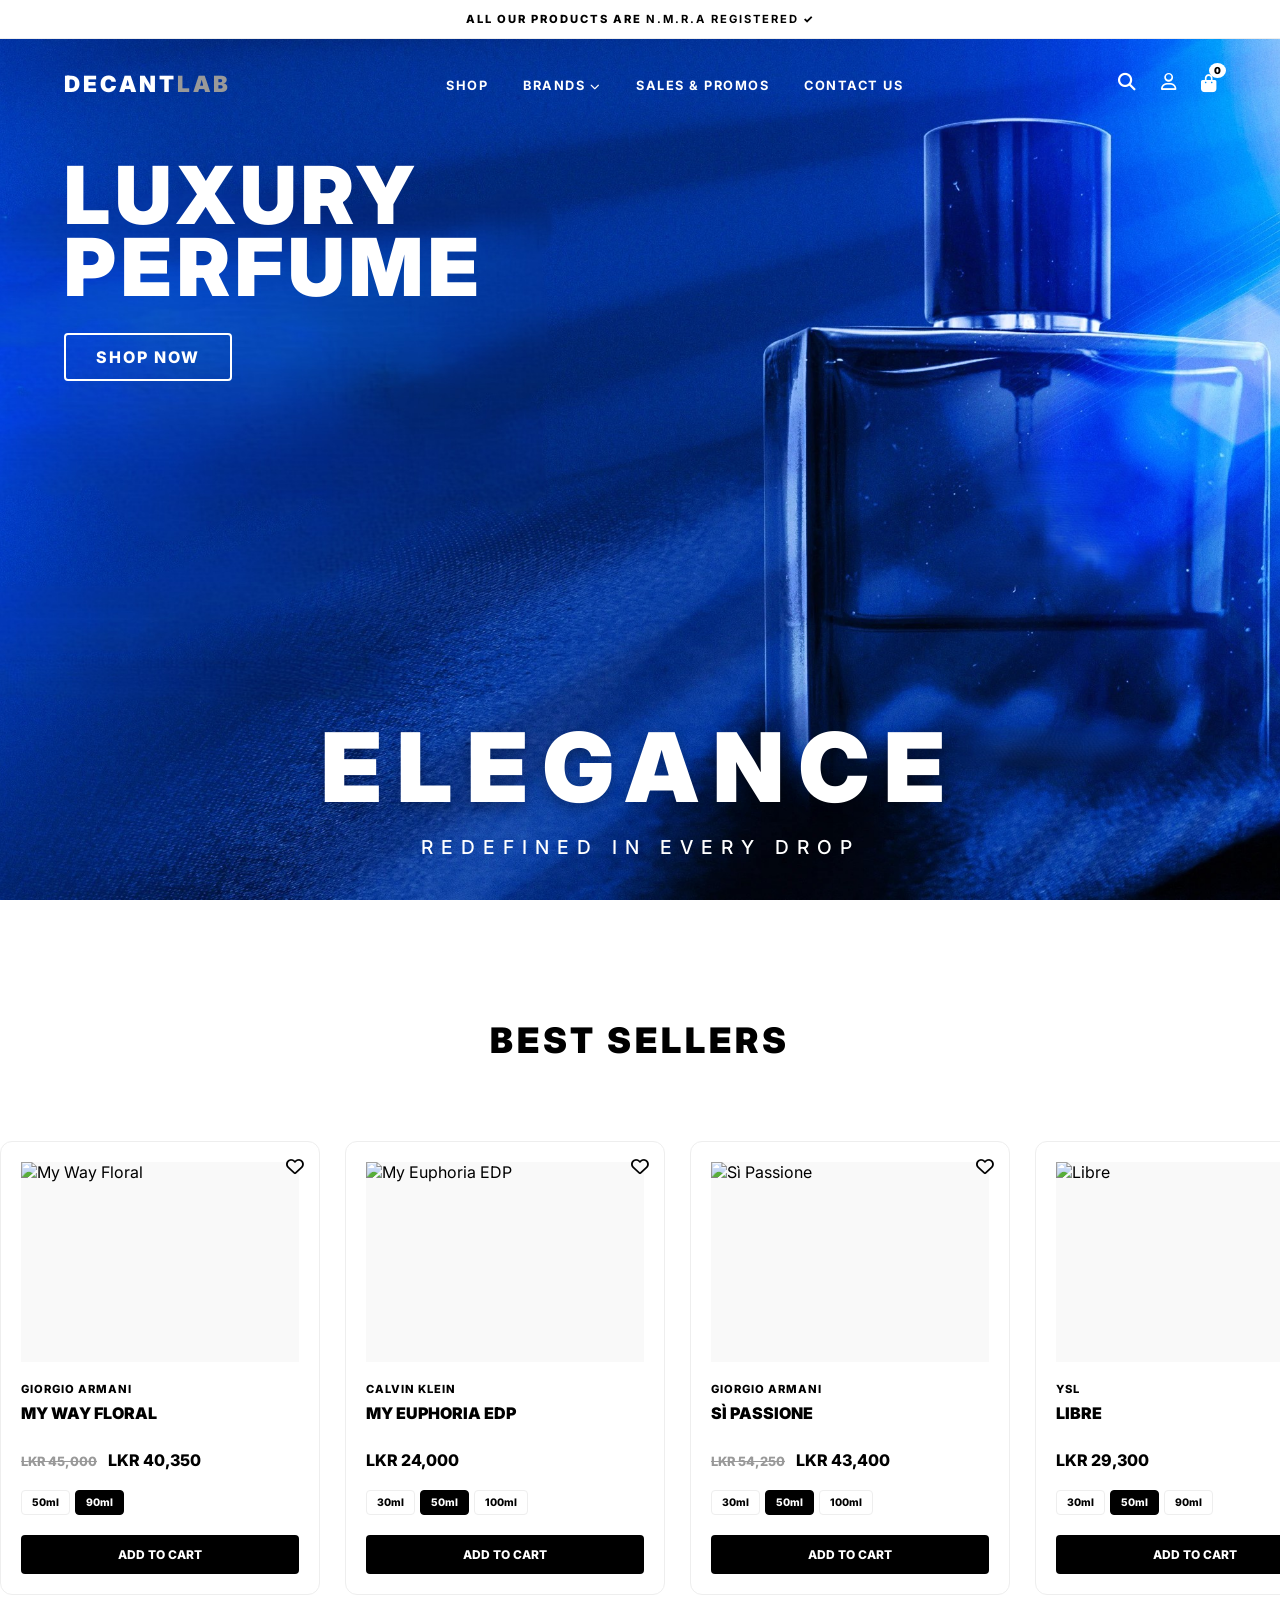
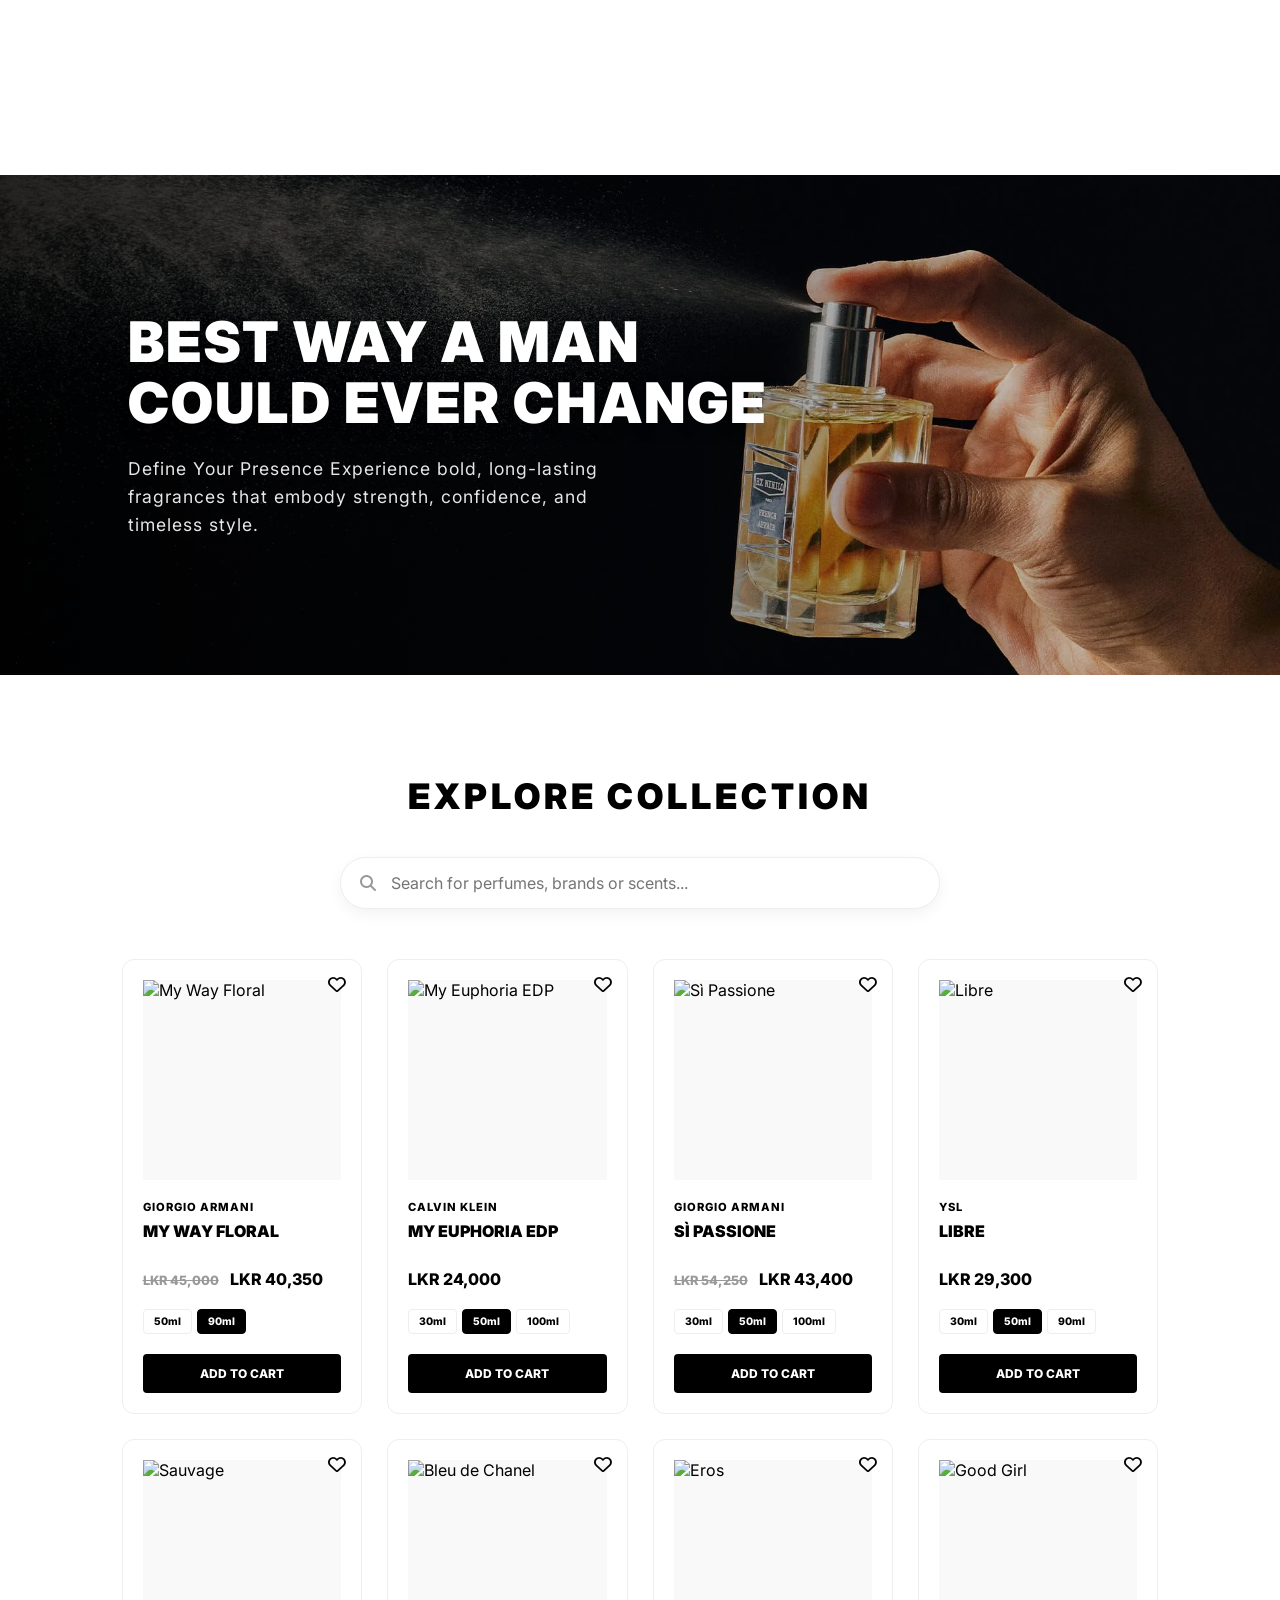
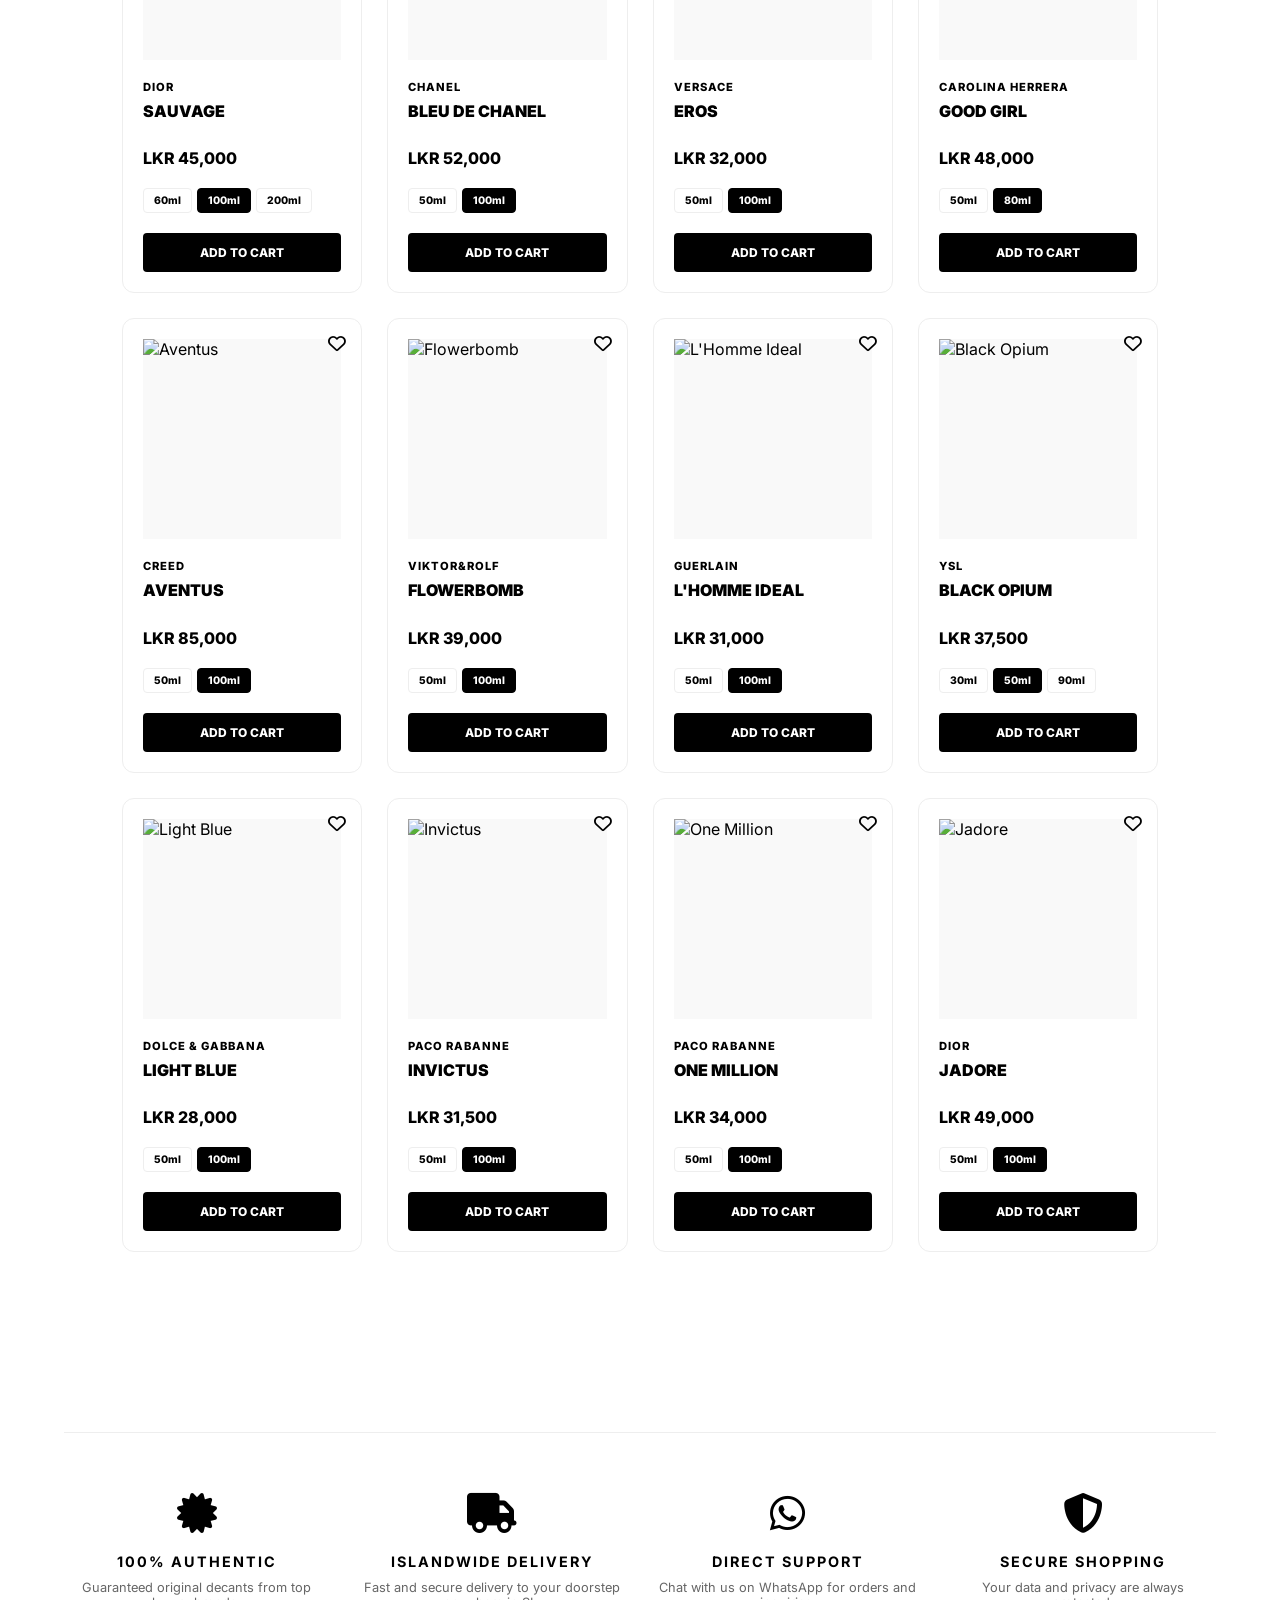
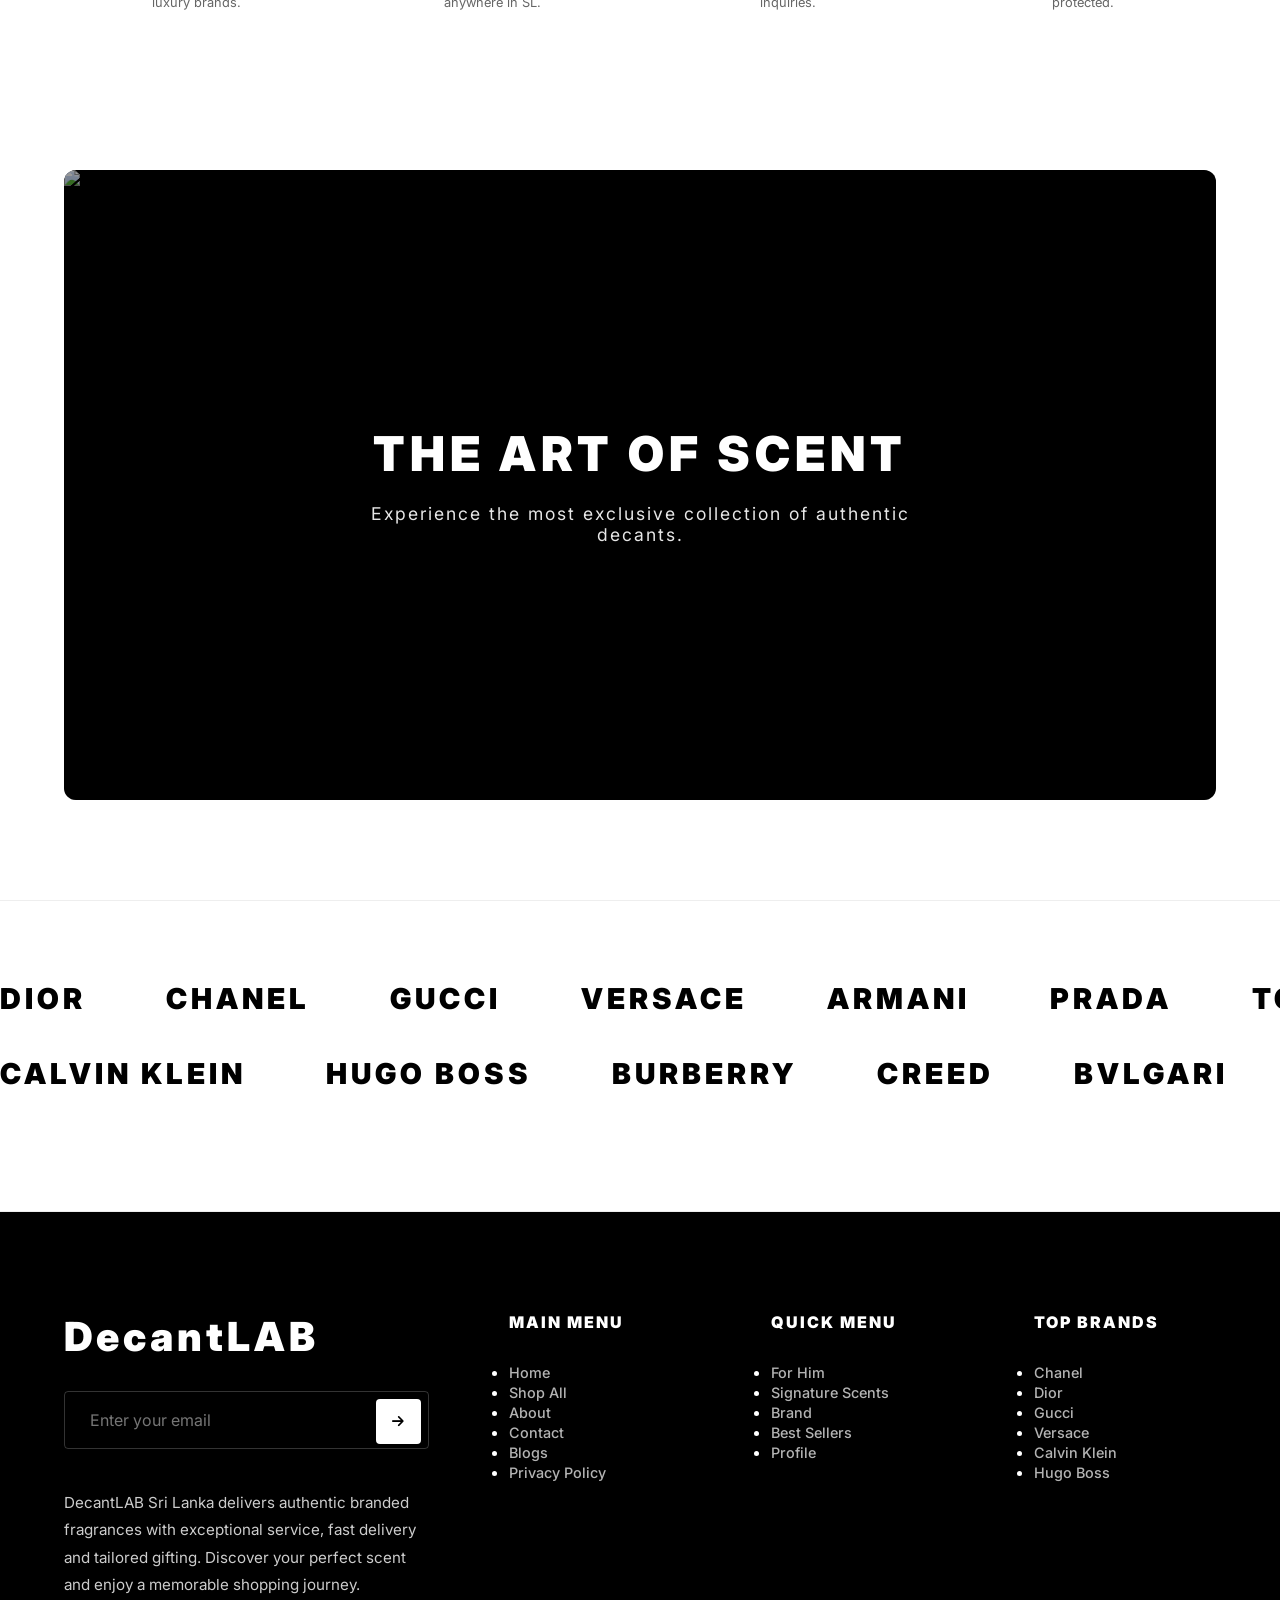
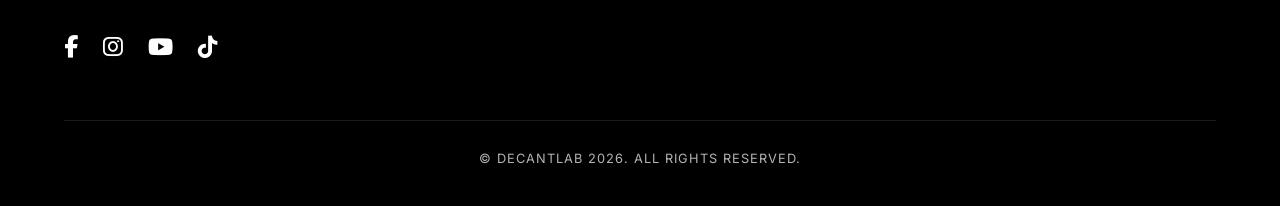
==== commit 88b7cef9: "Add files via upload" ====
--- a/index.html
+++ b/index.html
@@ -92,9 +92,33 @@
         </div>
 
         <div class="main-grid" id="productGrid">
-            <!-- Main grid products injected here via script.js -->
-        </div>
-    </section>
+                <!-- Main grid products injected here via script.js -->
+            </div>
+
+            <!-- TRUST BADGES / BOTTOM SECTION -->
+            <div class="trust-badges scroll-fade" style="display: grid; grid-template-columns: repeat(auto-fit, minmax(200px, 1fr)); gap: 30px; margin-top: 80px; padding: 60px 0; border-top: 1px solid #eee; text-align: center;">
+                <div class="badge-item">
+                    <i class="fas fa-certificate" style="font-size: 2.5rem; margin-bottom: 20px; color: #000;"></i>
+                    <h4 style="text-transform: uppercase; letter-spacing: 2px; font-size: 0.9rem; margin-bottom: 10px;">100% Authentic</h4>
+                    <p style="font-size: 0.8rem; color: #666;">Guaranteed original decants from top luxury brands.</p>
+                </div>
+                <div class="badge-item">
+                    <i class="fas fa-truck" style="font-size: 2.5rem; margin-bottom: 20px; color: #000;"></i>
+                    <h4 style="text-transform: uppercase; letter-spacing: 2px; font-size: 0.9rem; margin-bottom: 10px;">Islandwide Delivery</h4>
+                    <p style="font-size: 0.8rem; color: #666;">Fast and secure delivery to your doorstep anywhere in SL.</p>
+                </div>
+                <div class="badge-item">
+                    <i class="fab fa-whatsapp" style="font-size: 2.5rem; margin-bottom: 20px; color: #000;"></i>
+                    <h4 style="text-transform: uppercase; letter-spacing: 2px; font-size: 0.9rem; margin-bottom: 10px;">Direct Support</h4>
+                    <p style="font-size: 0.8rem; color: #666;">Chat with us on WhatsApp for orders and inquiries.</p>
+                </div>
+                <div class="badge-item">
+                    <i class="fas fa-shield-alt" style="font-size: 2.5rem; margin-bottom: 20px; color: #000;"></i>
+                    <h4 style="text-transform: uppercase; letter-spacing: 2px; font-size: 0.9rem; margin-bottom: 10px;">Secure Shopping</h4>
+                    <p style="font-size: 0.8rem; color: #666;">Your data and privacy are always protected.</p>
+                </div>
+            </div>
+        </section>
 
     <!-- MEDIA SECTION (IMAGE OR VIDEO) -->
     <section class="media-section scroll-fade">
--- a/css/style.css
+++ b/css/style.css
@@ -685,44 +685,44 @@
         font-size: 0.85rem !important;
     }
 
-    /* Product Grid Mobile Fix (1 PER ROW for "Bigger" products) */
+    /* Product Grid Mobile Fix (2 PER ROW for "Bigger" products) */
     .main-grid {
-        grid-template-columns: 1fr;
-        gap: 30px;
-        padding: 0 8% 60px;
+        grid-template-columns: repeat(2, 1fr);
+        gap: 15px;
+        padding: 0 4% 60px;
     }
 
     .product-card {
-        padding: 20px;
+        padding: 12px;
     }
 
     .card-img {
-        height: 280px;
-        margin-bottom: 20px;
+        height: 160px;
+        margin-bottom: 12px;
     }
 
     .card-name {
-        font-size: 1.1rem !important;
-        min-height: auto;
+        font-size: 0.85rem !important;
+        min-height: 2.4em;
     }
 
     .card-brand {
-        font-size: 0.8rem !important;
+        font-size: 0.6rem !important;
     }
 
     .card-price {
-        font-size: 1.1rem !important;
-        margin-bottom: 20px;
+        font-size: 0.85rem !important;
+        margin-bottom: 12px;
     }
 
     .ml-btn {
-        padding: 8px 15px;
-        font-size: 0.8rem;
+        padding: 6px 8px;
+        font-size: 0.6rem;
     }
 
     .add-cart-btn {
-        padding: 15px;
-        font-size: 0.9rem;
+        padding: 10px;
+        font-size: 0.7rem;
     }
 
     /* Scroll Animation Fix for Mobile */
